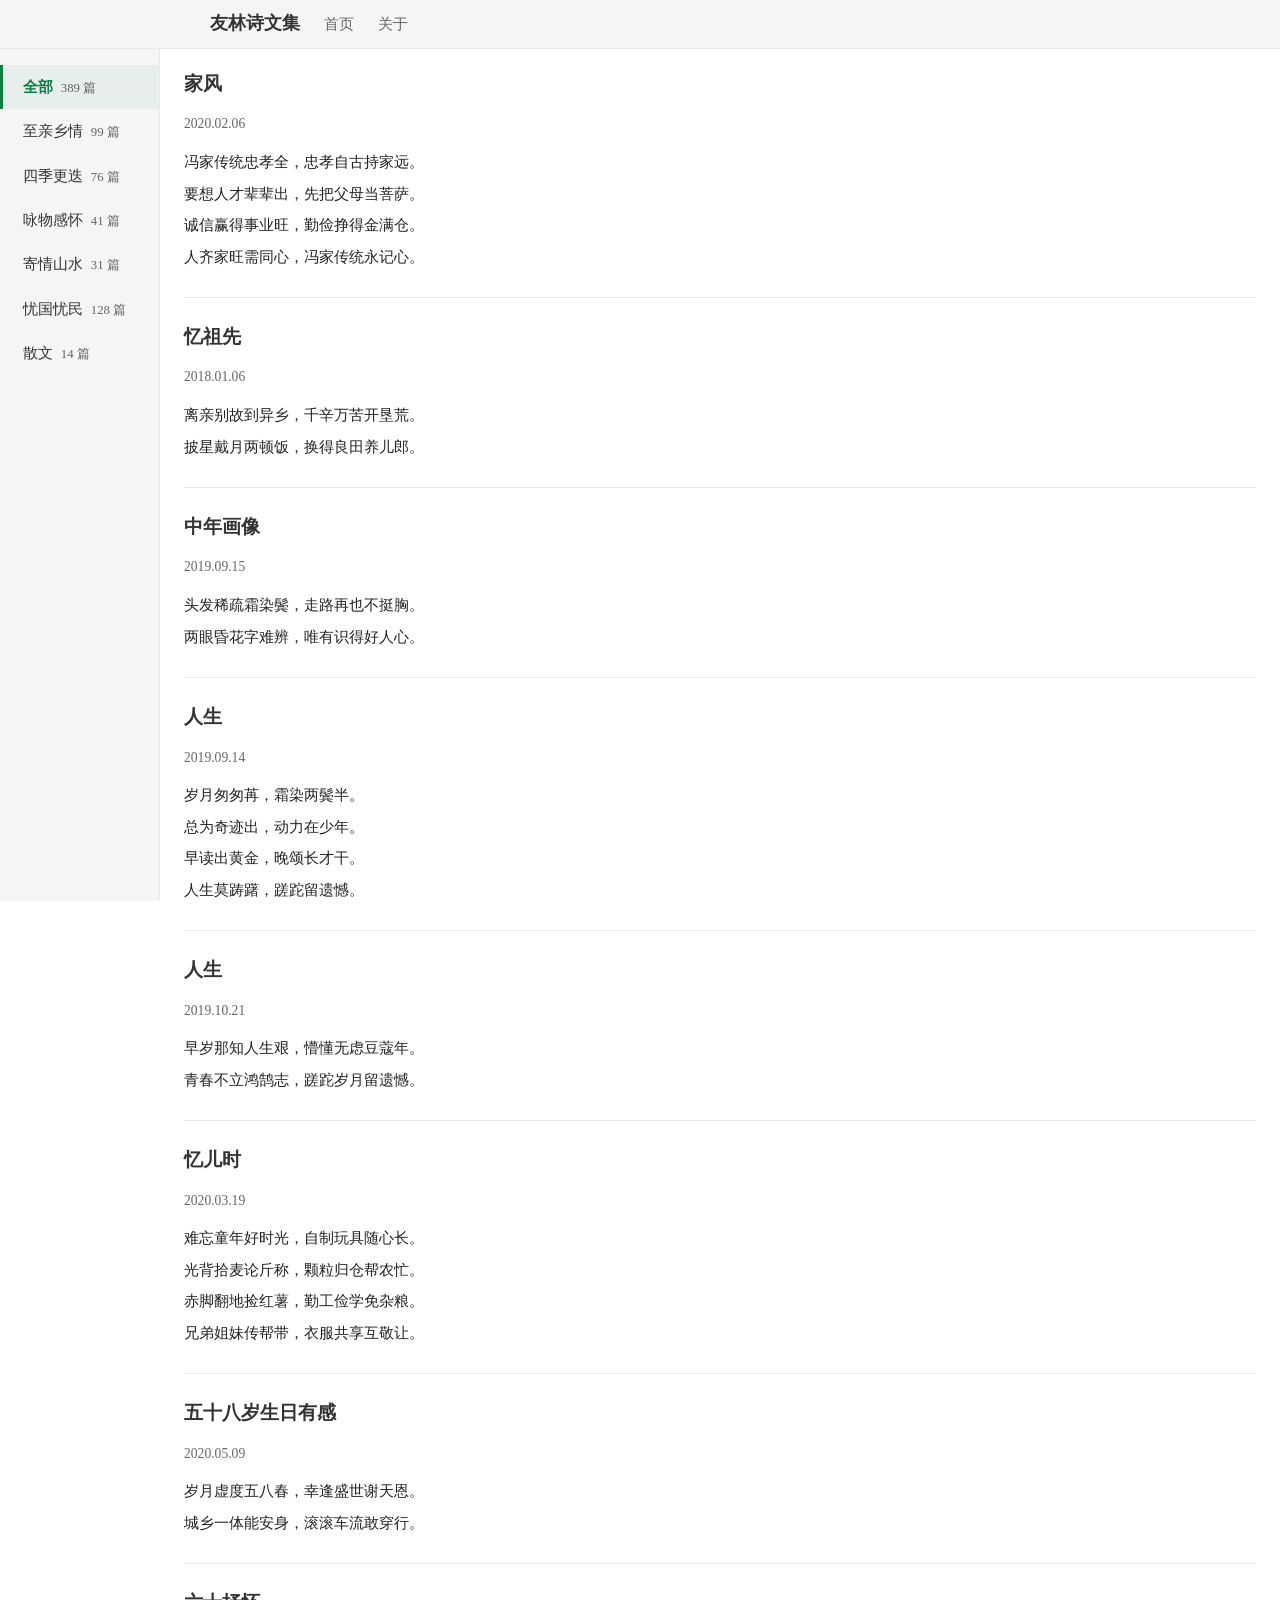
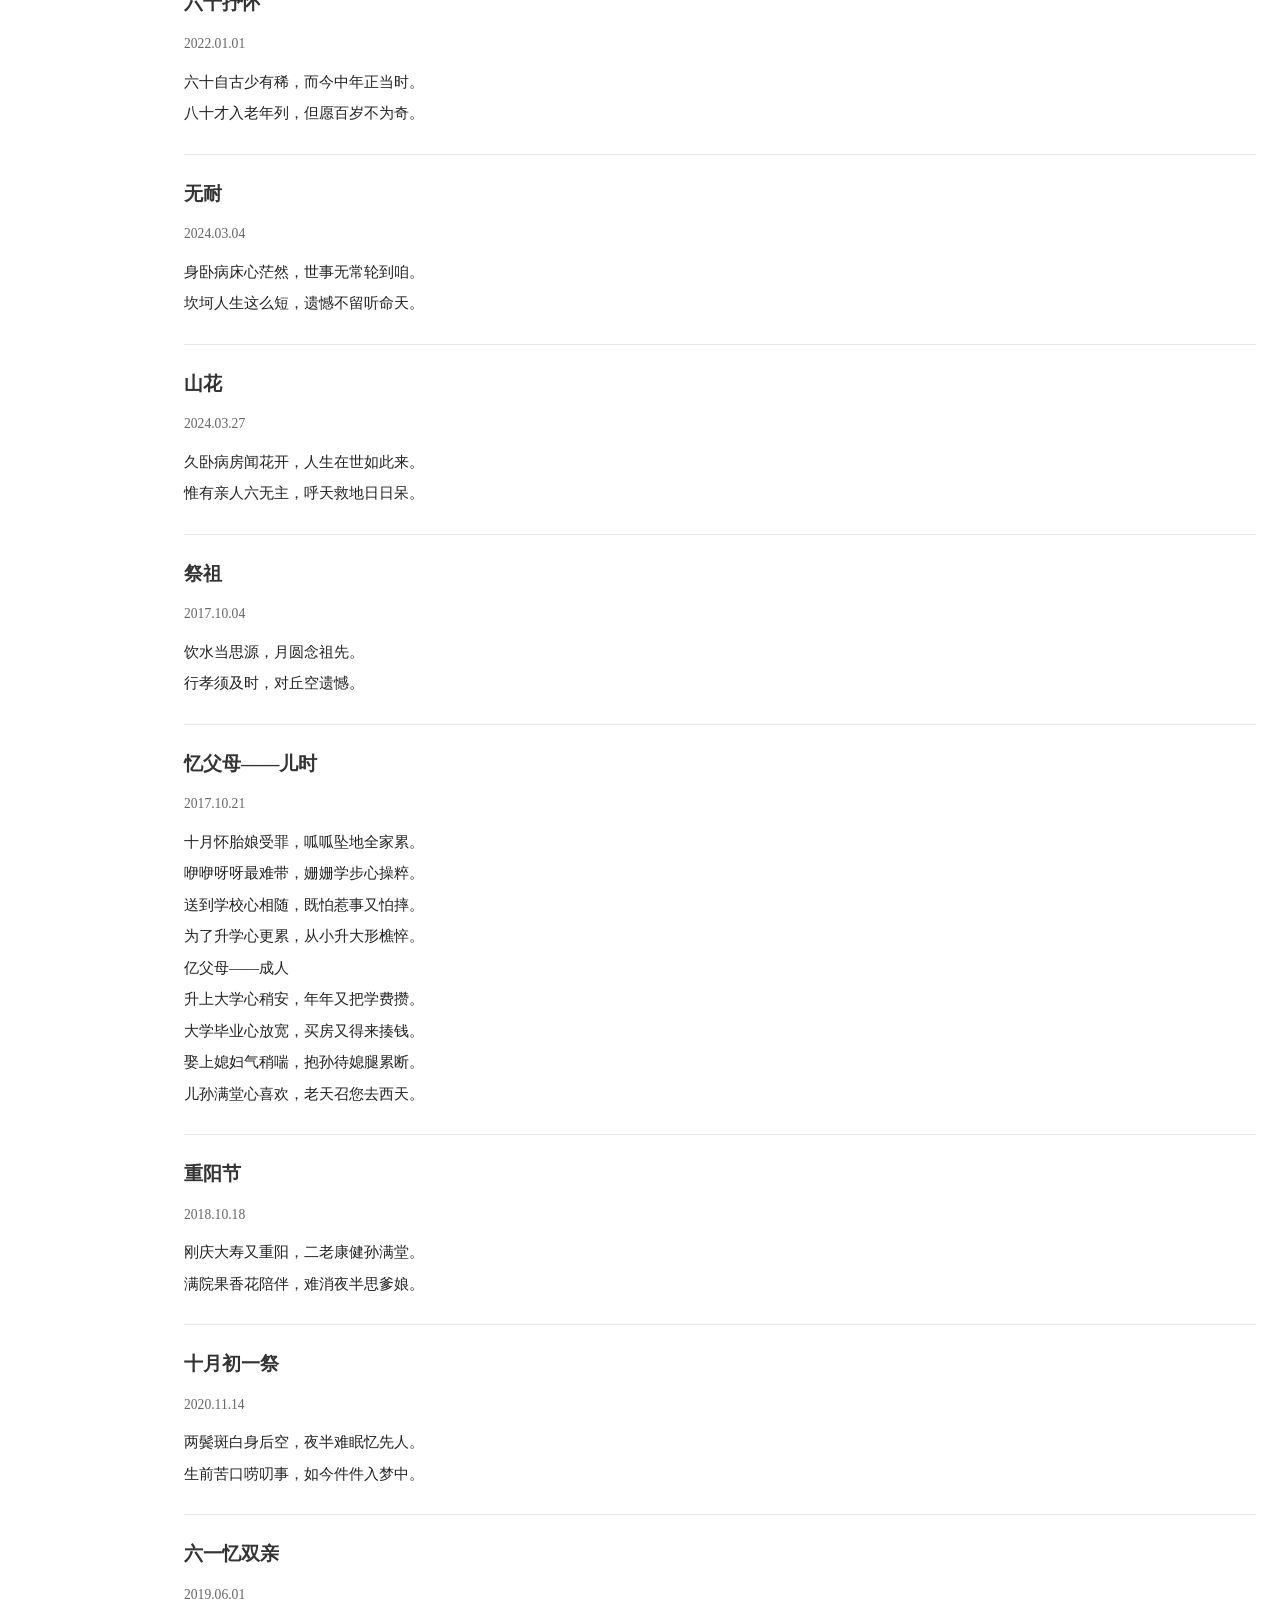
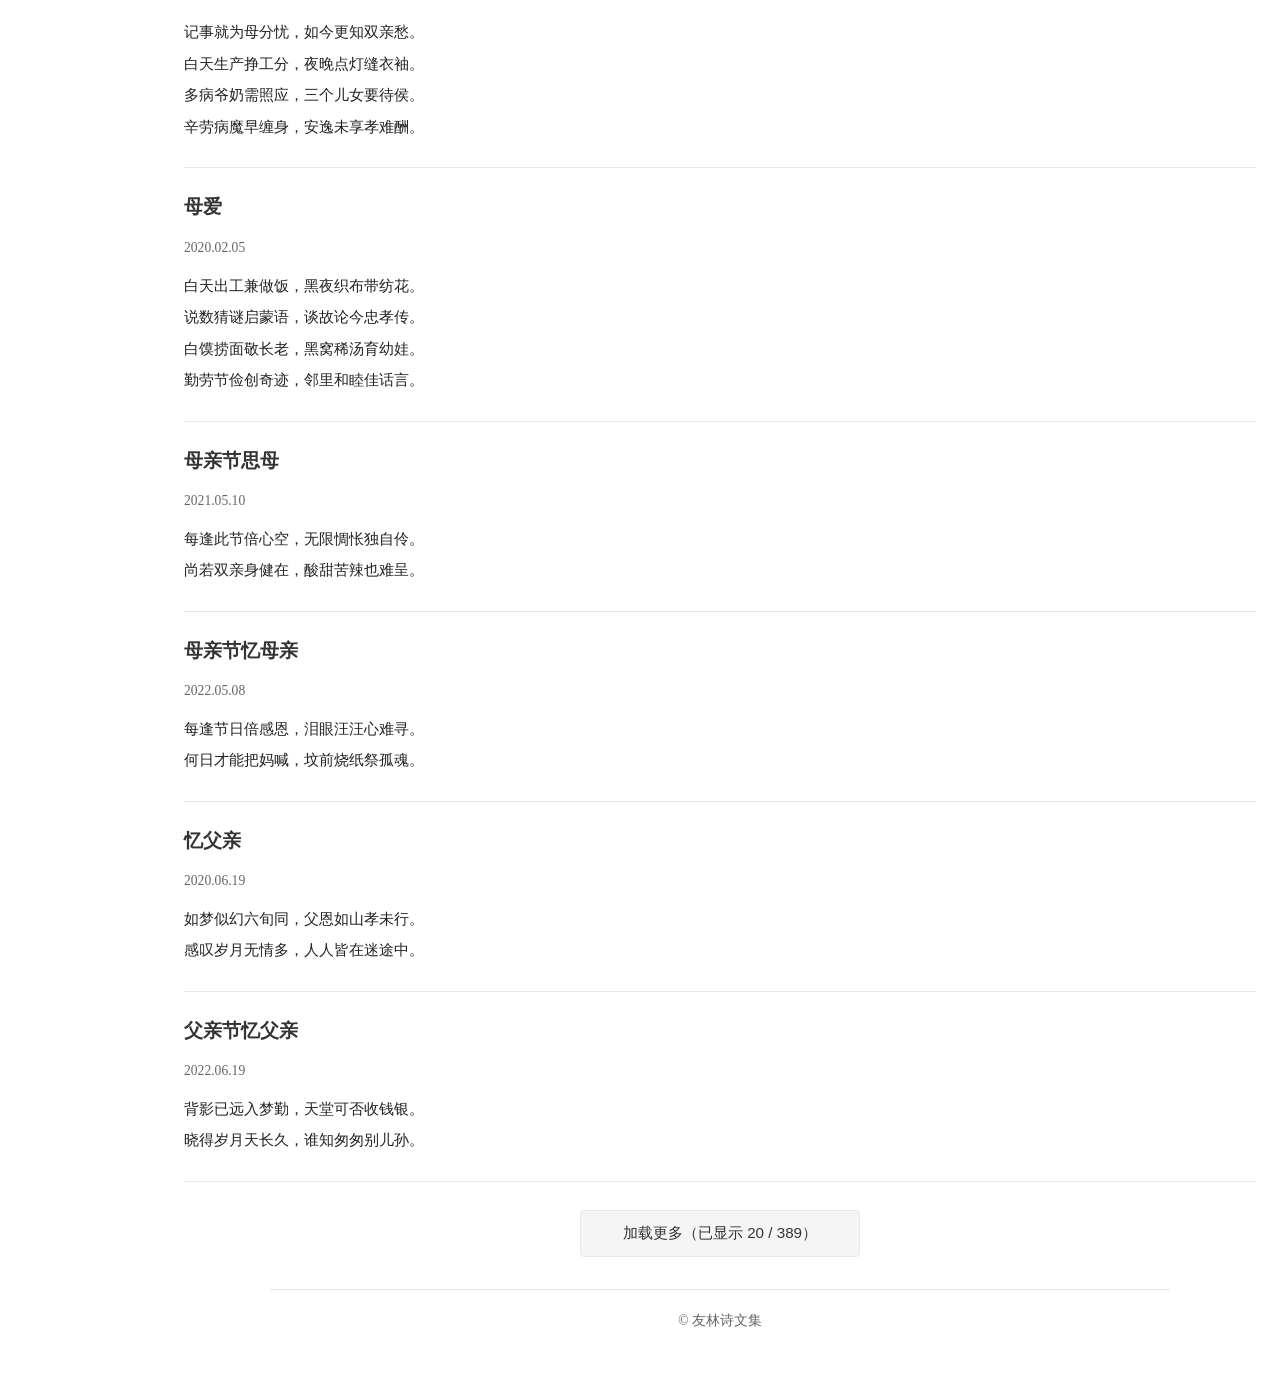
==== index.html @ dc11246d "commit" ====
<!DOCTYPE html>
<html lang="zh-CN">
<head>
  <meta charset="UTF-8">
  <meta name="viewport" content="width=device-width, initial-scale=1">
  <title>友林诗文集</title>
  <link rel="stylesheet" href="css/style.css">
</head>
<body>
  <nav class="site-nav">
    <div class="site-nav-inner">
      <a href="index.html" class="logo">友林诗文集</a>
      <a href="index.html">首页</a>
      <a href="about.html">关于</a>
    </div>
  </nav>
  <div class="home-layout">
    <aside class="home-sidebar" id="sidebar">
      <span class="empty-state">加载中…</span>
    </aside>
    <main class="home-main">
      <ul class="home-poem-list" id="poem-list"></ul>
      <button type="button" class="home-load-more" id="load-more" style="display: none;">加载更多</button>
      <p class="home-empty" id="empty-msg" style="display: none;">暂无内容</p>
      <footer class="site-footer" style="margin-top: 32px;">© 友林诗文集</footer>
    </main>
  </div>
  <script src="js/app.js"></script>
  <script>
    (function () {
      const PAGE_SIZE = 20;
      let data = null;
      let currentCategory = '';
      let page = 1;
      let filteredItems = [];

      function escapeHtml(s) {
        if (s == null) return '';
        const div = document.createElement('div');
        div.textContent = s;
        return div.innerHTML;
      }

      function getFiltered() {
        if (!data) return [];
        if (!currentCategory) return data.items;
        return data.items.filter(function (i) { return i.categoryId === currentCategory; });
      }

      function renderSidebar() {
        const el = document.getElementById('sidebar');
        if (!data) return;
        const categories = data.categories;
        const total = data.items.length;
        const allLabel = '全部 <span class="count">' + total + ' 篇</span>';
        const allActive = currentCategory === '' ? ' active' : '';
        let html = '<a href="#" class="home-sidebar-item' + allActive + '" data-category="">' + allLabel + '</a>';
        categories.forEach(function (c) {
          const count = data.items.filter(function (i) { return i.categoryId === c.id; }).length;
          const active = currentCategory === c.id ? ' active' : '';
          html += '<a href="#" class="home-sidebar-item' + active + '" data-category="' + escapeHtml(c.id) + '">' +
            escapeHtml(c.name) + ' <span class="count">' + count + ' 篇</span></a>';
        });
        el.innerHTML = html;
        el.querySelectorAll('.home-sidebar-item').forEach(function (link) {
          link.addEventListener('click', function (e) {
            e.preventDefault();
            currentCategory = link.getAttribute('data-category') || '';
            page = 1;
            filteredItems = getFiltered();
            renderSidebar();
            renderList(true);
          });
        });
      }

      function renderList(reset) {
        const listEl = document.getElementById('poem-list');
        const loadBtn = document.getElementById('load-more');
        const emptyEl = document.getElementById('empty-msg');
        if (reset) page = 1;
        filteredItems = getFiltered();
        const toShow = filteredItems.slice(0, page * PAGE_SIZE);
        const hasMore = toShow.length < filteredItems.length;

        if (filteredItems.length === 0) {
          listEl.innerHTML = '';
          loadBtn.style.display = 'none';
          emptyEl.style.display = 'block';
          return;
        }
        emptyEl.style.display = 'none';

        listEl.innerHTML = toShow.map(function (item) {
          const dateStr = item.date ? item.date.replace(/\./g, '.') : '';
          return '<li class="home-poem-card">' +
            '<h2 class="card-title">' + escapeHtml(item.title) + '</h2>' +
            (dateStr ? '<p class="card-meta">' + escapeHtml(dateStr) + '</p>' : '') +
            '<div class="card-body">' + escapeHtml(item.content || '') + '</div>' +
            '</li>';
        }).join('');

        if (hasMore) {
          loadBtn.style.display = 'block';
          loadBtn.disabled = false;
          loadBtn.textContent = '加载更多（已显示 ' + toShow.length + ' / ' + filteredItems.length + '）';
        } else {
          loadBtn.style.display = 'none';
        }
      }

      function loadMore() {
        page += 1;
        renderList(false);
      }

      Youlin.loadData().then(function (d) {
        data = d;
        currentCategory = '';
        page = 1;
        filteredItems = getFiltered();
        renderSidebar();
        renderList(true);
        document.getElementById('load-more').addEventListener('click', loadMore);
      }).catch(function () {
        document.getElementById('sidebar').innerHTML = '<p class="home-empty">无法加载数据</p>';
      });
    })();
  </script>
</body>
</html>
---- css/style.css ----
/* 友林诗文集 - 参考古诗文网/古文岛风格 */
:root {
  --bg: #fff;
  --fg: #333;
  --muted: #666;
  --border: #e8e8e8;
  --accent: #0d7e44;
  --accent-hover: #0a6b38;
  --nav-bg: #f5f5f5;
  --max-width: 900px;
}

* {
  box-sizing: border-box;
}

body {
  margin: 0;
  font-family: "PingFang SC", "Microsoft YaHei", "SimSun", serif;
  font-size: 14px;
  line-height: 1.6;
  color: var(--fg);
  background: var(--bg);
  min-height: 100vh;
}

a {
  color: var(--accent);
  text-decoration: none;
}
a:hover {
  color: var(--accent-hover);
  text-decoration: underline;
}

/* 顶部导航 - 参考古诗文网 */
.site-nav {
  background: var(--nav-bg);
  border-bottom: 1px solid var(--border);
}
.site-nav-inner {
  max-width: var(--max-width);
  margin: 0 auto;
  padding: 0 20px;
  display: flex;
  align-items: center;
  gap: 1.5rem;
  min-height: 48px;
}
.site-nav .logo {
  font-weight: bold;
  font-size: 1.15rem;
  color: var(--fg);
}
.site-nav .logo:hover {
  text-decoration: none;
  color: var(--accent);
}
.site-nav a:not(.logo) {
  color: var(--muted);
  font-size: 0.95rem;
}
.site-nav a:not(.logo):hover {
  color: var(--accent);
}

.container {
  max-width: var(--max-width);
  margin: 0 auto;
  padding: 24px 20px 48px;
}

/* 首页：左侧浮窗分类 + 右侧滚动全文列表 */
.home-layout {
  display: flex;
  gap: 0;
  min-height: calc(100vh - 48px);
  max-width: none;
  padding: 0;
}
.home-sidebar {
  width: 160px;
  flex-shrink: 0;
  position: sticky;
  top: 0;
  height: calc(100vh - 48px);
  overflow-y: auto;
  background: var(--nav-bg);
  border-right: 1px solid var(--border);
  padding: 16px 0;
}
.home-sidebar-item {
  display: block;
  padding: 10px 20px;
  color: var(--fg);
  font-size: 0.95rem;
  border-left: 3px solid transparent;
}
.home-sidebar-item:hover {
  color: var(--accent);
  text-decoration: none;
  background: rgba(0,0,0,0.03);
}
.home-sidebar-item.active {
  color: var(--accent);
  font-weight: 600;
  border-left-color: var(--accent);
  background: rgba(13, 126, 68, 0.06);
}
.home-sidebar-item .count {
  font-size: 0.8rem;
  color: var(--muted);
  font-weight: normal;
  margin-left: 4px;
}
.home-main {
  flex: 1;
  min-width: 0;
  overflow-y: auto;
  padding: 20px 24px 40px;
}
.home-poem-list {
  list-style: none;
  padding: 0;
  margin: 0;
}
.home-poem-card {
  padding: 24px 0;
  border-bottom: 1px solid var(--border);
}
.home-poem-card:first-child {
  padding-top: 0;
}
.home-poem-card .card-title {
  font-size: 1.2rem;
  font-weight: bold;
  margin: 0 0 6px;
  color: var(--fg);
}
.home-poem-card .card-meta {
  font-size: 0.85rem;
  color: var(--muted);
  margin-bottom: 12px;
}
.home-poem-card .card-body {
  white-space: pre-wrap;
  word-break: break-word;
  font-family: "SimSun", "Songti SC", "STSong", serif;
  font-size: 15px;
  line-height: 2.1;
  color: #222;
}
.home-load-more {
  display: block;
  width: 100%;
  max-width: 280px;
  margin: 28px auto 0;
  padding: 12px 20px;
  background: var(--nav-bg);
  border: 1px solid var(--border);
  border-radius: 4px;
  color: var(--fg);
  font-size: 0.95rem;
  cursor: pointer;
}
.home-load-more:hover {
  border-color: var(--accent);
  color: var(--accent);
}
.home-load-more:disabled {
  opacity: 0.6;
  cursor: not-allowed;
}
.home-empty {
  text-align: center;
  padding: 48px 20px;
  color: var(--muted);
}

/* 首页旧版保留（列表页等仍用 container） */
.site-header {
  padding: 28px 0 20px;
  text-align: center;
  border-bottom: 1px solid var(--border);
}
.site-title {
  font-size: 1.6rem;
  font-weight: bold;
  margin: 0;
  color: var(--fg);
}
.site-desc {
  margin: 0.4rem 0 0;
  font-size: 0.9rem;
  color: var(--muted);
}
.category-list {
  margin-top: 20px;
  display: flex;
  flex-wrap: wrap;
  gap: 8px 4px;
}
.category-card {
  display: inline-block;
  padding: 8px 16px;
  background: var(--bg);
  border: 1px solid var(--border);
  color: var(--fg);
  font-size: 0.95rem;
  transition: border-color 0.15s, color 0.15s;
}
.category-card:hover {
  border-color: var(--accent);
  color: var(--accent);
  text-decoration: none;
}
.category-card .name {
  font-weight: 500;
}
.category-card .count {
  margin-left: 6px;
  color: var(--muted);
  font-size: 0.85rem;
  font-weight: normal;
}

/* 列表页 - 诗文列表 */
.list-header {
  display: flex;
  flex-wrap: wrap;
  align-items: center;
  justify-content: space-between;
  gap: 12px;
  margin-bottom: 16px;
  padding-bottom: 12px;
  border-bottom: 1px solid var(--border);
}
.list-header h1 {
  font-size: 1.2rem;
  font-weight: bold;
  margin: 0;
}
.back-link {
  font-size: 0.9rem;
  color: var(--muted);
}
.back-link:hover {
  color: var(--accent);
}

.sort-controls {
  display: flex;
  align-items: center;
  gap: 12px;
  font-size: 0.875rem;
  color: var(--muted);
}
.sort-controls label {
  display: flex;
  align-items: center;
  gap: 4px;
  cursor: pointer;
}
.sort-controls input {
  margin: 0;
}

.poem-list {
  list-style: none;
  padding: 0;
  margin: 0;
}
.poem-list li {
  margin: 0;
  border-bottom: 1px solid var(--border);
}
.poem-list a {
  display: block;
  padding: 14px 0;
  color: var(--fg);
}
.poem-list a:hover {
  color: var(--accent);
  text-decoration: none;
}
.poem-list .title {
  font-weight: bold;
  font-size: 1rem;
}
.poem-list .date {
  font-size: 0.85rem;
  color: var(--muted);
  margin-top: 4px;
}

/* 单篇页 - 参考古诗文网正文版式 */
.article-header {
  margin-bottom: 20px;
  padding-bottom: 16px;
  border-bottom: 1px solid var(--border);
}
.article-title {
  font-size: 1.4rem;
  font-weight: bold;
  margin: 0 0 8px;
  line-height: 1.4;
  color: var(--fg);
}
.article-meta {
  font-size: 0.9rem;
  color: var(--muted);
}

/* 正文区 - 古诗文网风格：宋体、行距舒朗 */
.article-body {
  white-space: pre-wrap;
  word-break: break-word;
  font-family: "SimSun", "Songti SC", "STSong", serif;
  font-size: 16px;
  line-height: 2.2;
  color: #222;
  margin-bottom: 24px;
}

/* 正文下方操作栏：复制 等 */
.article-actions {
  display: flex;
  align-items: center;
  gap: 12px;
  padding-top: 16px;
  border-top: 1px solid var(--border);
  font-size: 0.9rem;
  color: var(--muted);
}
.article-actions button,
.article-actions .btn {
  padding: 6px 14px;
  background: var(--nav-bg);
  border: 1px solid var(--border);
  border-radius: 4px;
  color: var(--fg);
  cursor: pointer;
  font-size: 0.9rem;
}
.article-actions button:hover,
.article-actions .btn:hover {
  border-color: var(--accent);
  color: var(--accent);
}

/* 关于页 / 空状态 */
.empty-state {
  text-align: center;
  padding: 48px 20px;
  color: var(--muted);
}

/* 页脚 - 类似古诗文网底部 */
.site-footer {
  max-width: var(--max-width);
  margin: 0 auto;
  padding: 20px;
  text-align: center;
  font-size: 0.85rem;
  color: var(--muted);
  border-top: 1px solid var(--border);
}

a:focus-visible,
input:focus-visible,
button:focus-visible {
  outline: 2px solid var(--accent);
  outline-offset: 2px;
}

@media (max-width: 768px) {
  .home-layout {
    flex-direction: column;
  }
  .home-sidebar {
    position: relative;
    width: 100%;
    height: auto;
    max-height: 200px;
    overflow-y: auto;
    display: flex;
    flex-wrap: wrap;
    align-items: center;
    gap: 4px;
    padding: 12px 16px;
    border-right: none;
    border-bottom: 1px solid var(--border);
  }
  .home-sidebar-item {
    padding: 6px 12px;
    border-left: none;
    border-radius: 4px;
  }
  .home-sidebar-item.active {
    border-left: none;
    background: rgba(13, 126, 68, 0.12);
  }
  .home-main {
    padding: 16px;
  }
  .home-poem-card .card-body {
    font-size: 14px;
    line-height: 2;
  }
}

@media (max-width: 640px) {
  .site-nav-inner {
    flex-wrap: wrap;
    padding: 10px 16px;
  }
  .container {
    padding-left: 16px;
    padding-right: 16px;
  }
  .site-title {
    font-size: 1.35rem;
  }
  .category-list {
    justify-content: flex-start;
  }
  .list-header {
    flex-direction: column;
    align-items: flex-start;
  }
  .article-body {
    font-size: 15px;
    line-height: 2.1;
  }
  .sort-controls {
    flex-wrap: wrap;
  }
}
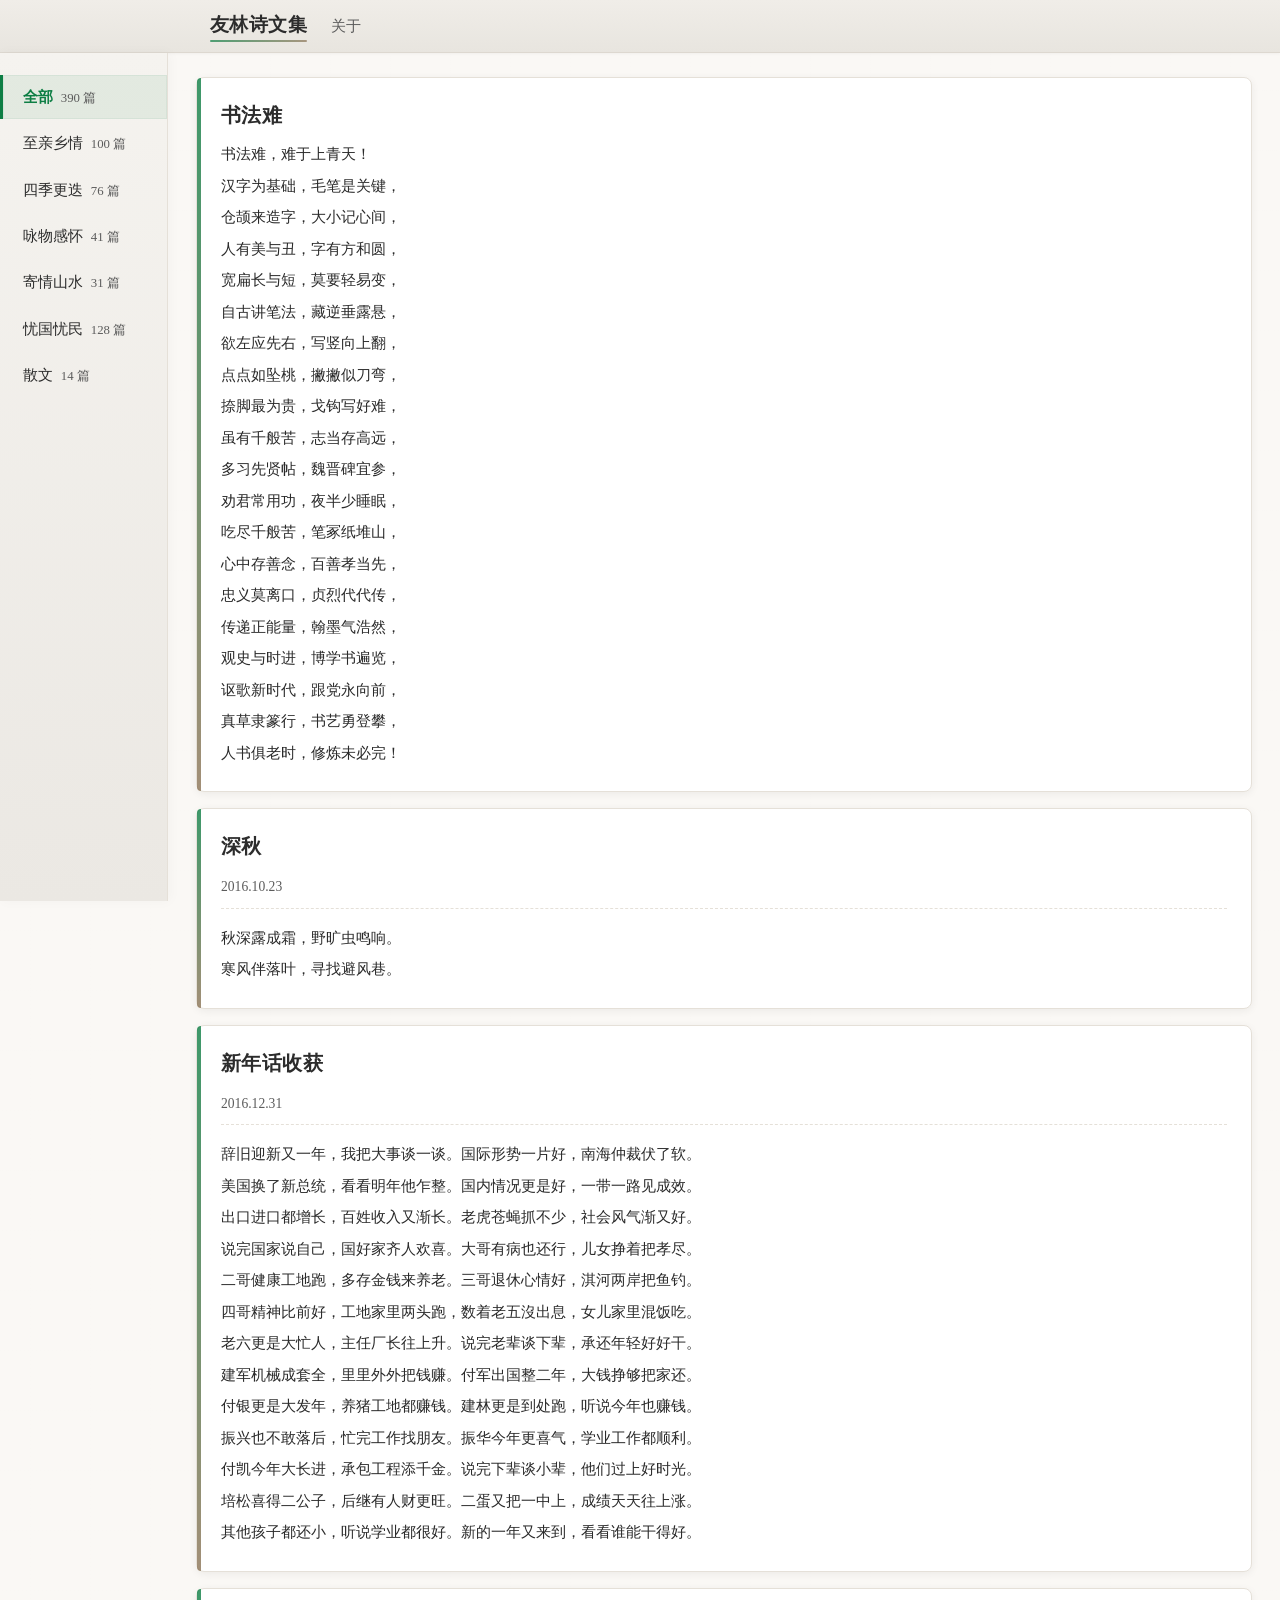
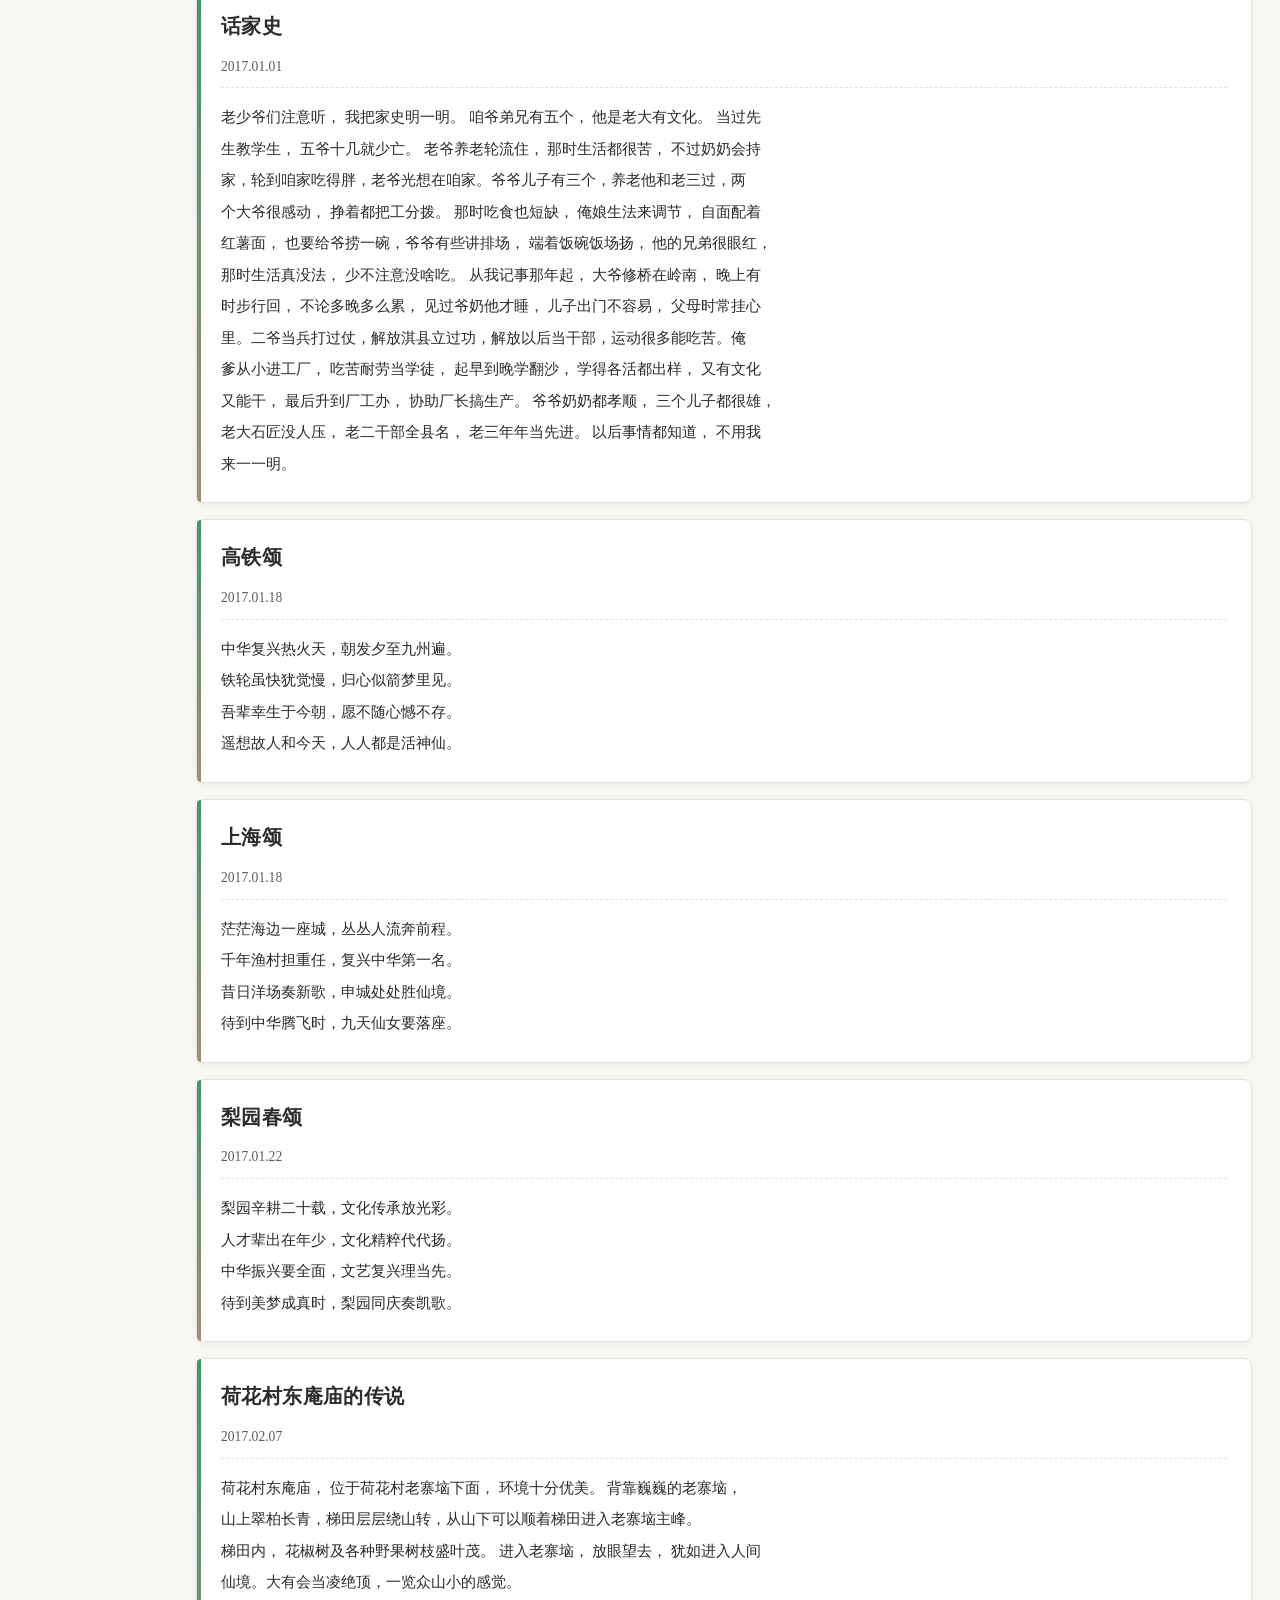
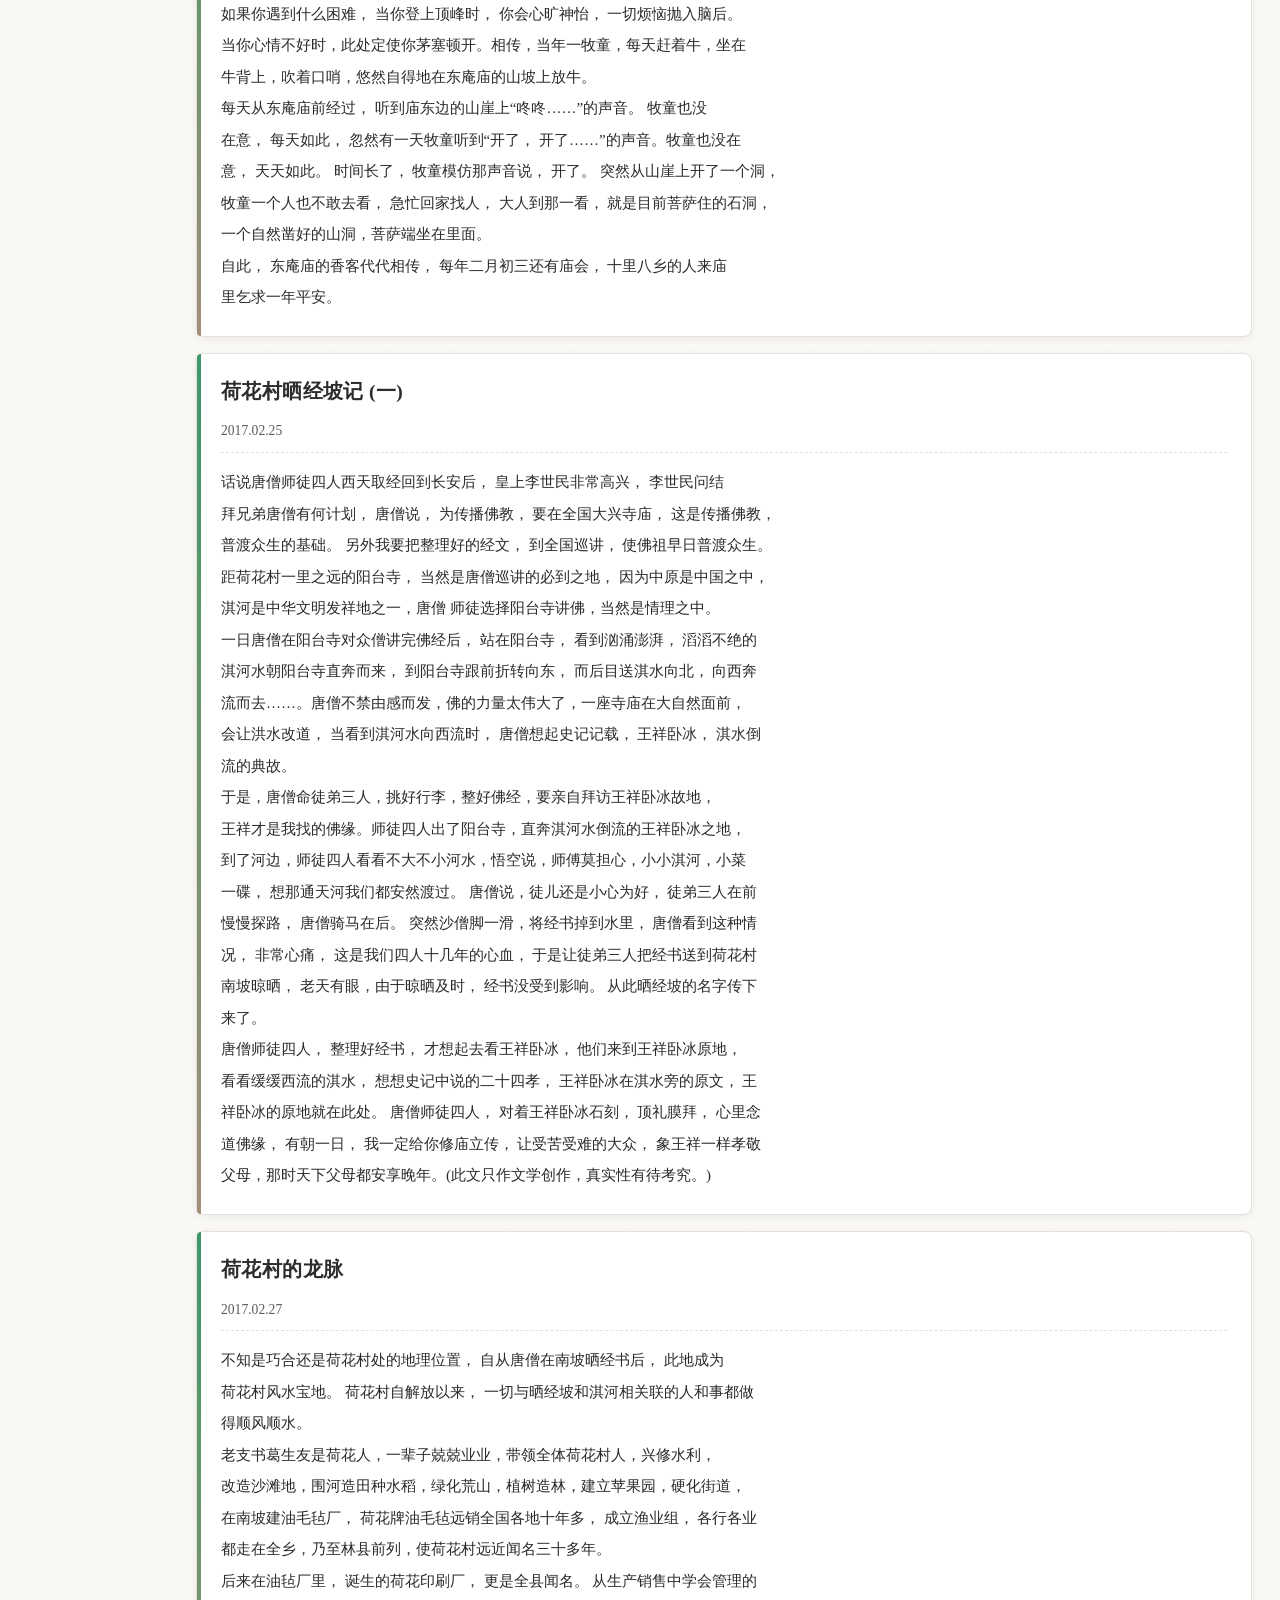
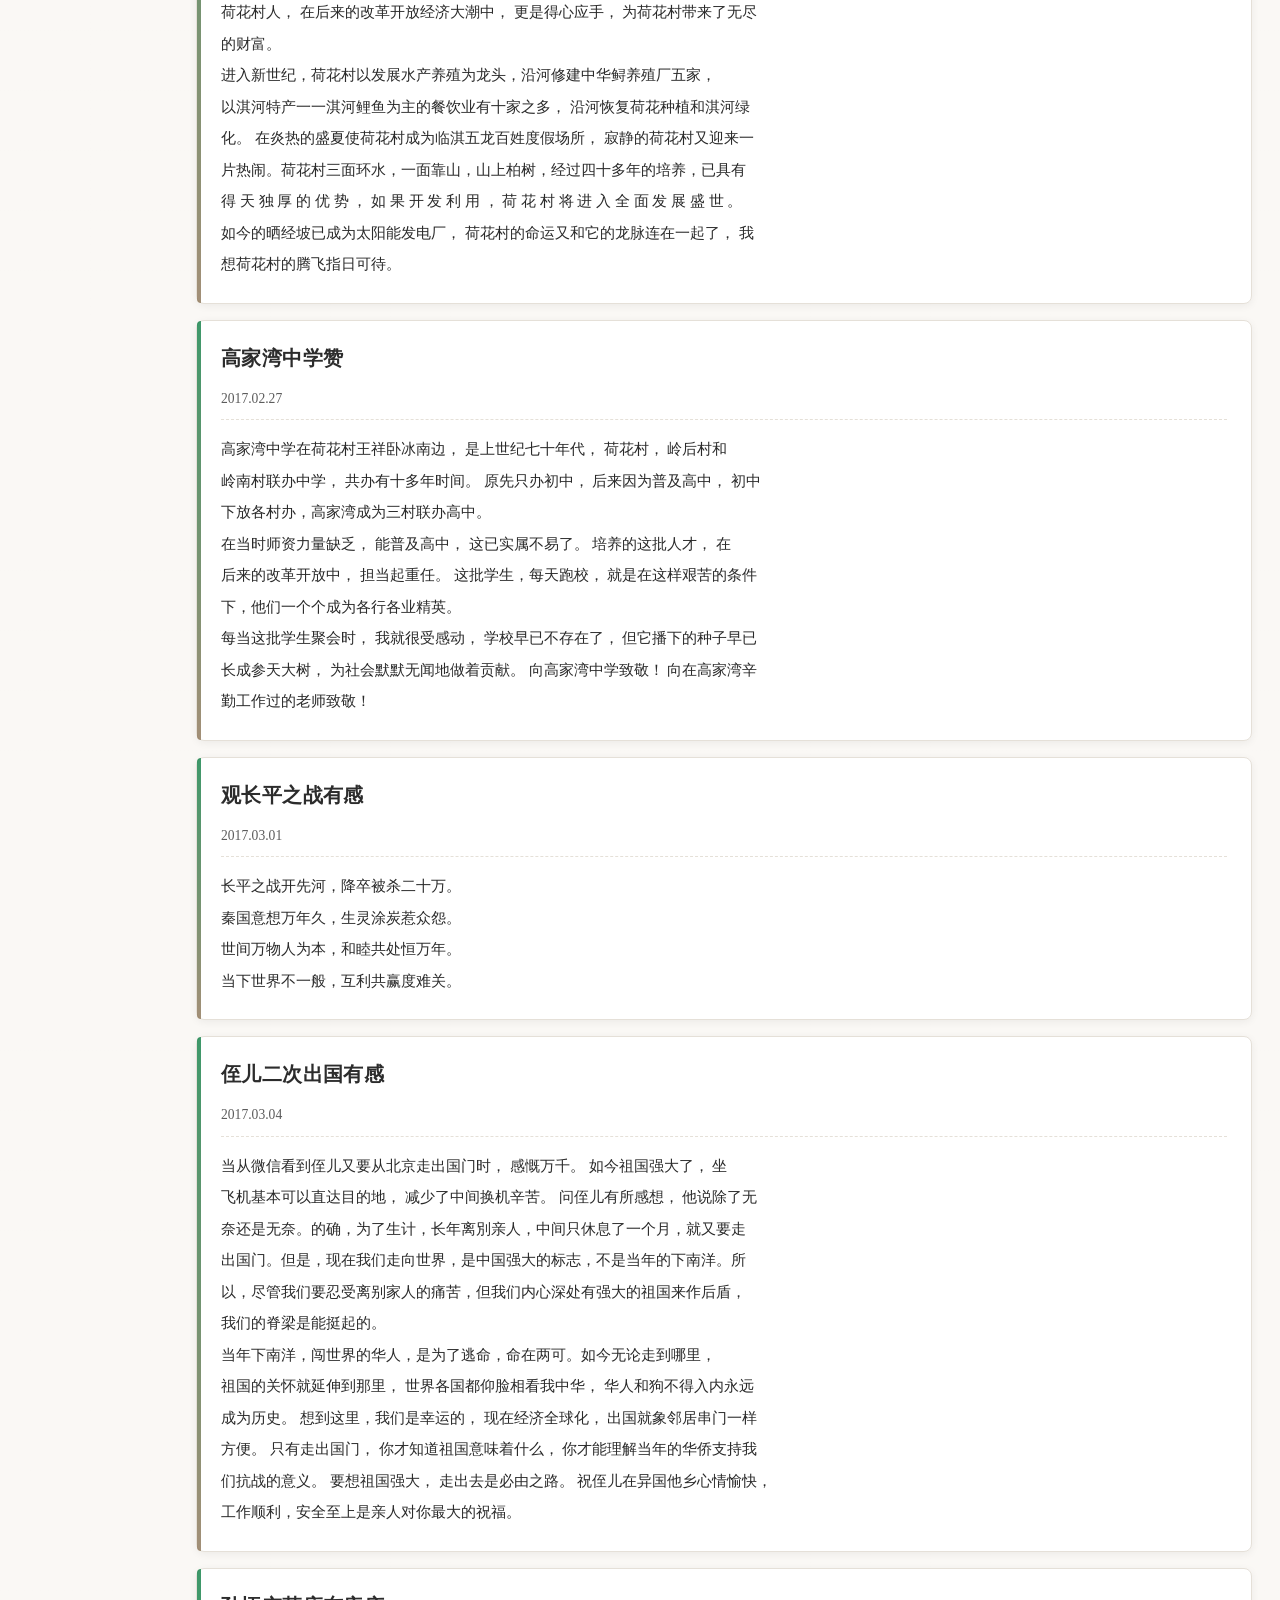
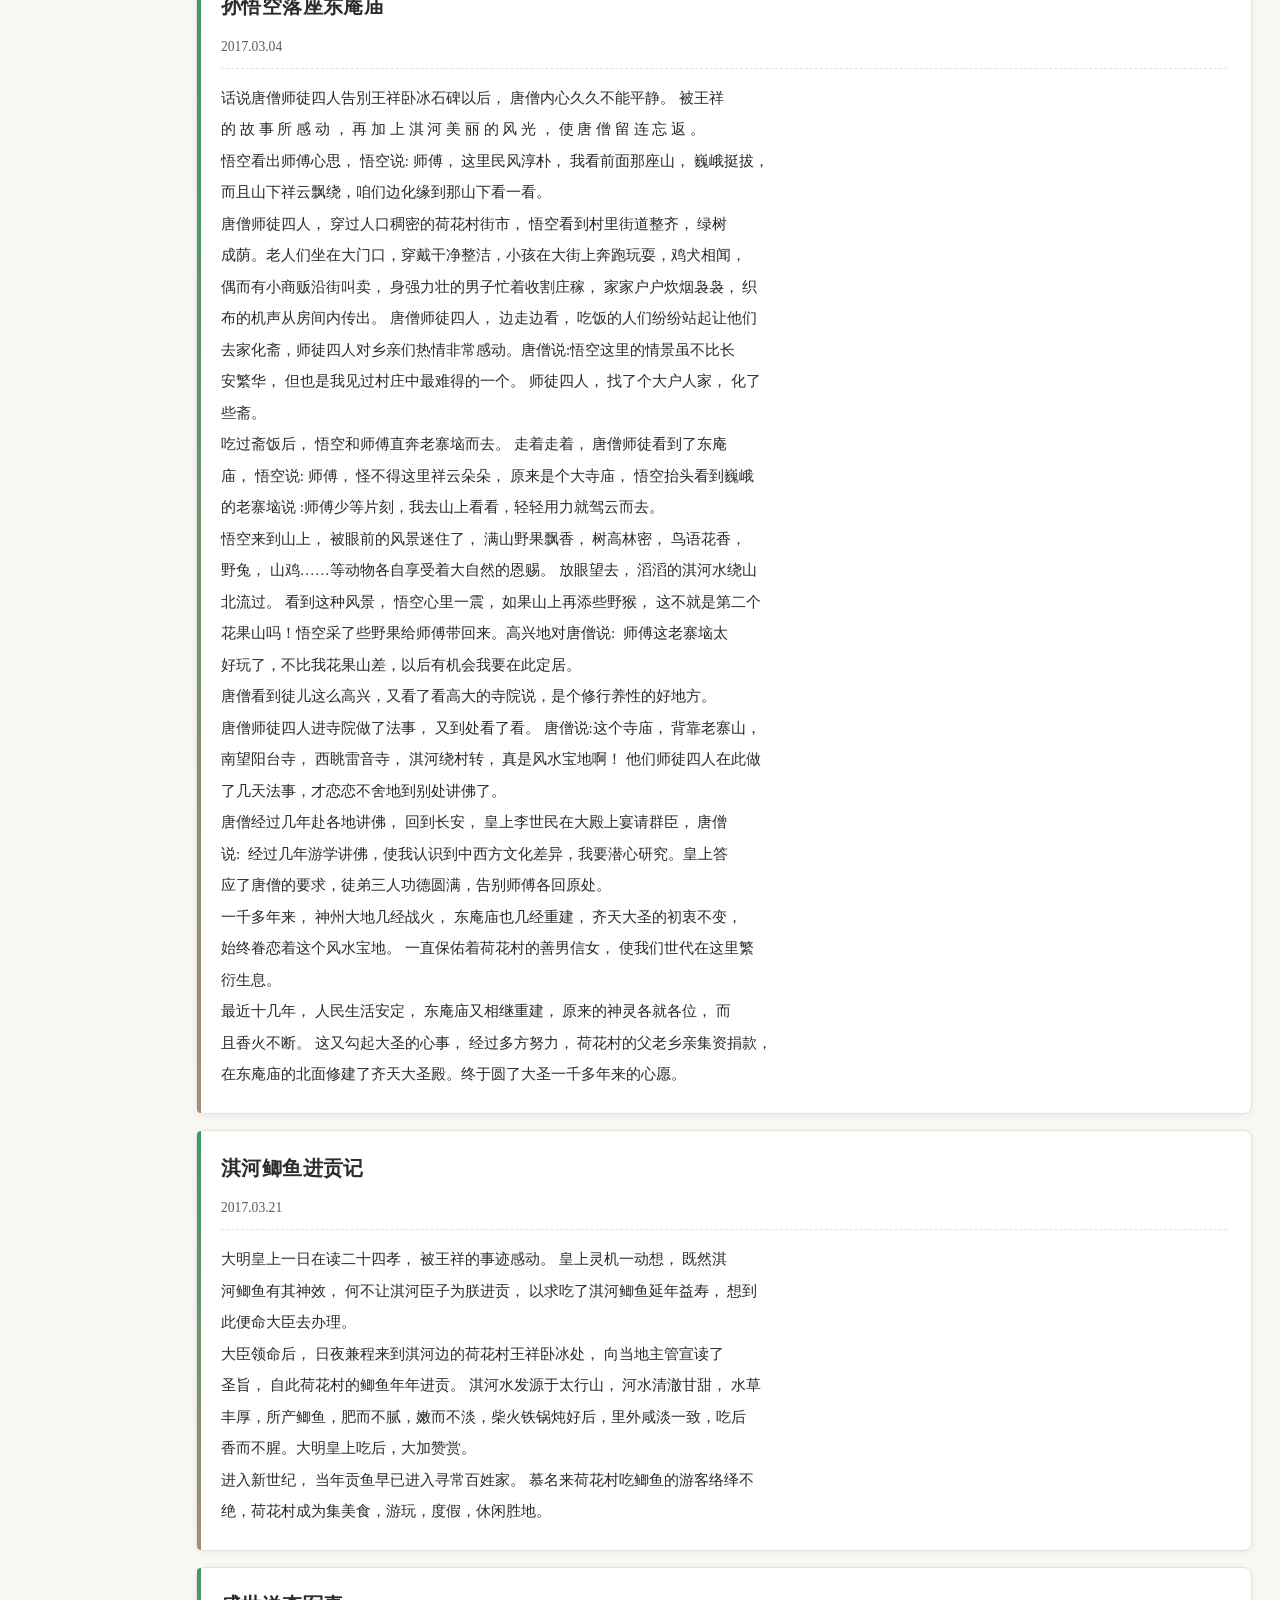
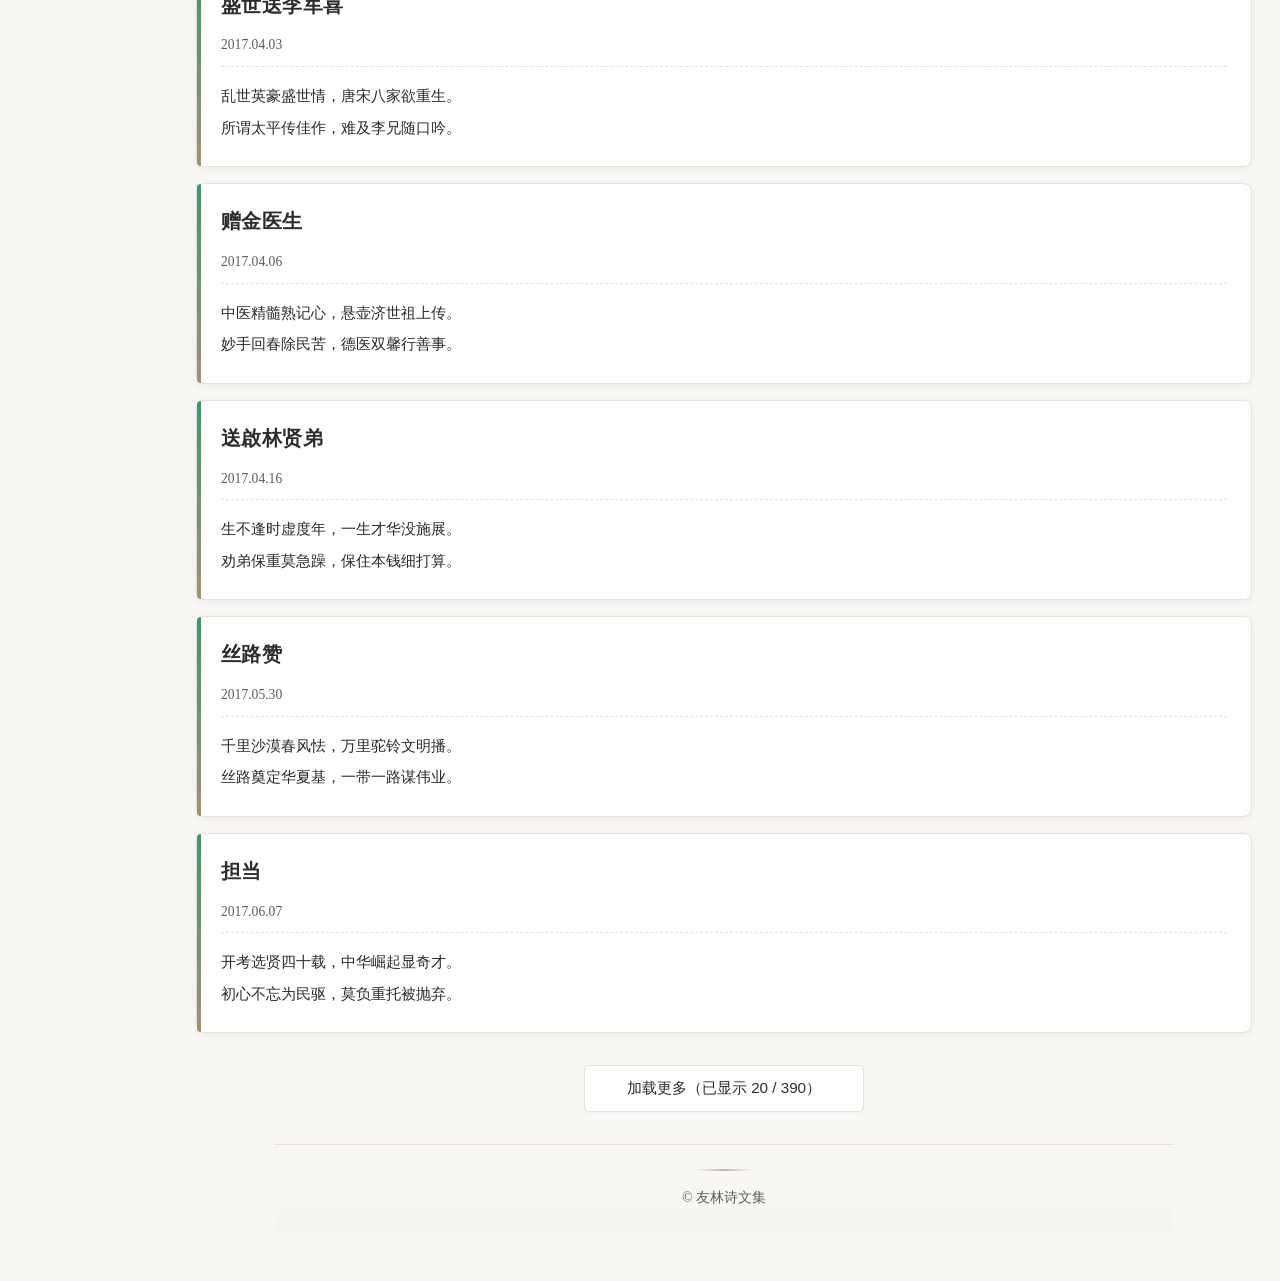
==== commit 5da32164: "update" ====
--- a/index.html
+++ b/index.html
@@ -10,7 +10,6 @@
   <nav class="site-nav">
     <div class="site-nav-inner">
       <a href="index.html" class="logo">友林诗文集</a>
-      <a href="index.html">首页</a>
       <a href="about.html">关于</a>
     </div>
   </nav>
@@ -43,8 +42,8 @@
 
       function getFiltered() {
         if (!data) return [];
-        if (!currentCategory) return data.items;
-        return data.items.filter(function (i) { return i.categoryId === currentCategory; });
+        var raw = !currentCategory ? data.items : data.items.filter(function (i) { return i.categoryId === currentCategory; });
+        return Youlin.sortByTime(raw, 'asc');
       }
 
       function renderSidebar() {
--- a/css/style.css
+++ b/css/style.css
@@ -1,13 +1,20 @@
-/* 友林诗文集 - 参考古诗文网/古文岛风格 */
+/* 友林诗文集 - 雅致诗文风格，适度装饰 */
 :root {
-  --bg: #fff;
-  --fg: #333;
-  --muted: #666;
-  --border: #e8e8e8;
+  --bg: #faf8f5;
+  --bg-card: #fff;
+  --fg: #2c2c2c;
+  --muted: #5c5c5c;
+  --border: #e5e0d8;
   --accent: #0d7e44;
   --accent-hover: #0a6b38;
-  --nav-bg: #f5f5f5;
+  --accent-soft: rgba(13, 126, 68, 0.08);
+  --nav-bg: linear-gradient(180deg, #f0ede8 0%, #e8e5df 100%);
+  --nav-border: #ddd8d0;
+  --gold: #8b7355;
+  --gold-soft: rgba(139, 115, 85, 0.15);
   --max-width: 900px;
+  --shadow-sm: 0 1px 3px rgba(0, 0, 0, 0.04);
+  --shadow-card: 0 2px 8px rgba(0, 0, 0, 0.06);
 }
 
 * {
@@ -16,12 +23,15 @@
 
 body {
   margin: 0;
-  font-family: "PingFang SC", "Microsoft YaHei", "SimSun", serif;
+  font-family: "PingFang SC", "Microsoft YaHei", "SimSun", "Songti SC", serif;
   font-size: 14px;
   line-height: 1.6;
   color: var(--fg);
   background: var(--bg);
   min-height: 100vh;
+  background-image:
+    linear-gradient(180deg, rgba(250, 248, 245, 0.97) 0%, var(--bg) 100%),
+    url("data:image/svg+xml,%3Csvg width='60' height='60' viewBox='0 0 60 60' xmlns='http://www.w3.org/2000/svg'%3E%3Cpath d='M30 0L30 60M0 30L60 30' stroke='%23e8e4de' stroke-width='0.5' fill='none'/%3E%3C/svg%3E");
 }
 
 a {
@@ -33,10 +43,11 @@
   text-decoration: underline;
 }
 
-/* 顶部导航 - 参考古诗文网 */
+/* 顶部导航 - 雅致分隔线 */
 .site-nav {
   background: var(--nav-bg);
-  border-bottom: 1px solid var(--border);
+  border-bottom: 1px solid var(--nav-border);
+  box-shadow: var(--shadow-sm);
 }
 .site-nav-inner {
   max-width: var(--max-width);
@@ -45,16 +56,33 @@
   display: flex;
   align-items: center;
   gap: 1.5rem;
-  min-height: 48px;
+  min-height: 52px;
 }
 .site-nav .logo {
   font-weight: bold;
-  font-size: 1.15rem;
-  color: var(--fg);
+  font-size: 1.2rem;
+  color: var(--fg);
+  letter-spacing: 0.02em;
+  position: relative;
+  padding-bottom: 2px;
+}
+.site-nav .logo::after {
+  content: "";
+  position: absolute;
+  left: 0;
+  bottom: 0;
+  width: 100%;
+  height: 2px;
+  background: linear-gradient(90deg, var(--accent) 0%, var(--gold) 100%);
+  opacity: 0.7;
+  border-radius: 1px;
 }
 .site-nav .logo:hover {
   text-decoration: none;
   color: var(--accent);
+}
+.site-nav .logo:hover::after {
+  opacity: 1;
 }
 .site-nav a:not(.logo) {
   color: var(--muted);
@@ -74,20 +102,21 @@
 .home-layout {
   display: flex;
   gap: 0;
-  min-height: calc(100vh - 48px);
+  min-height: calc(100vh - 52px);
   max-width: none;
   padding: 0;
 }
 .home-sidebar {
-  width: 160px;
+  width: 168px;
   flex-shrink: 0;
   position: sticky;
   top: 0;
-  height: calc(100vh - 48px);
+  height: calc(100vh - 52px);
   overflow-y: auto;
-  background: var(--nav-bg);
+  background: linear-gradient(180deg, #f5f3ef 0%, #ebe8e3 100%);
   border-right: 1px solid var(--border);
-  padding: 16px 0;
+  padding: 20px 0;
+  box-shadow: 2px 0 12px rgba(0, 0, 0, 0.03);
 }
 .home-sidebar-item {
   display: block;
@@ -95,17 +124,20 @@
   color: var(--fg);
   font-size: 0.95rem;
   border-left: 3px solid transparent;
+  margin: 2px 0;
+  transition: background 0.2s, border-color 0.2s;
 }
 .home-sidebar-item:hover {
   color: var(--accent);
   text-decoration: none;
-  background: rgba(0,0,0,0.03);
+  background: var(--accent-soft);
 }
 .home-sidebar-item.active {
   color: var(--accent);
   font-weight: 600;
   border-left-color: var(--accent);
-  background: rgba(13, 126, 68, 0.06);
+  background: var(--accent-soft);
+  box-shadow: inset 0 0 0 1px rgba(13, 126, 68, 0.06);
 }
 .home-sidebar-item .count {
   font-size: 0.8rem;
@@ -117,7 +149,7 @@
   flex: 1;
   min-width: 0;
   overflow-y: auto;
-  padding: 20px 24px 40px;
+  padding: 24px 28px 48px;
 }
 .home-poem-list {
   list-style: none;
@@ -125,22 +157,46 @@
   margin: 0;
 }
 .home-poem-card {
-  padding: 24px 0;
-  border-bottom: 1px solid var(--border);
+  padding: 22px 24px;
+  margin-bottom: 16px;
+  background: var(--bg-card);
+  border-radius: 8px;
+  border: 1px solid var(--border);
+  box-shadow: var(--shadow-card);
+  position: relative;
+  transition: box-shadow 0.2s, border-color 0.2s;
+}
+.home-poem-card::before {
+  content: "";
+  position: absolute;
+  left: 0;
+  top: 0;
+  bottom: 0;
+  width: 4px;
+  background: linear-gradient(180deg, var(--accent) 0%, var(--gold) 100%);
+  border-radius: 4px 0 0 4px;
+  opacity: 0.8;
+}
+.home-poem-card:hover {
+  box-shadow: 0 4px 16px rgba(0, 0, 0, 0.08);
+  border-color: #ddd5cc;
 }
 .home-poem-card:first-child {
-  padding-top: 0;
+  margin-top: 0;
 }
 .home-poem-card .card-title {
-  font-size: 1.2rem;
+  font-size: 1.22rem;
   font-weight: bold;
-  margin: 0 0 6px;
-  color: var(--fg);
+  margin: 0 0 8px;
+  color: var(--fg);
+  letter-spacing: 0.02em;
 }
 .home-poem-card .card-meta {
   font-size: 0.85rem;
   color: var(--muted);
-  margin-bottom: 12px;
+  margin-bottom: 14px;
+  padding-bottom: 10px;
+  border-bottom: 1px dashed var(--border);
 }
 .home-poem-card .card-body {
   white-space: pre-wrap;
@@ -148,24 +204,27 @@
   font-family: "SimSun", "Songti SC", "STSong", serif;
   font-size: 15px;
   line-height: 2.1;
-  color: #222;
+  color: #2a2a2a;
 }
 .home-load-more {
   display: block;
   width: 100%;
   max-width: 280px;
-  margin: 28px auto 0;
+  margin: 32px auto 0;
   padding: 12px 20px;
-  background: var(--nav-bg);
-  border: 1px solid var(--border);
-  border-radius: 4px;
+  background: var(--bg-card);
+  border: 1px solid var(--border);
+  border-radius: 6px;
   color: var(--fg);
   font-size: 0.95rem;
   cursor: pointer;
+  box-shadow: var(--shadow-sm);
+  transition: border-color 0.2s, color 0.2s, box-shadow 0.2s;
 }
 .home-load-more:hover {
   border-color: var(--accent);
   color: var(--accent);
+  box-shadow: 0 2px 8px var(--accent-soft);
 }
 .home-load-more:disabled {
   opacity: 0.6;
@@ -202,17 +261,20 @@
 }
 .category-card {
   display: inline-block;
-  padding: 8px 16px;
-  background: var(--bg);
+  padding: 10px 18px;
+  background: var(--bg-card);
   border: 1px solid var(--border);
   color: var(--fg);
   font-size: 0.95rem;
-  transition: border-color 0.15s, color 0.15s;
+  border-radius: 6px;
+  box-shadow: var(--shadow-sm);
+  transition: border-color 0.2s, color 0.2s, box-shadow 0.2s;
 }
 .category-card:hover {
   border-color: var(--accent);
   color: var(--accent);
   text-decoration: none;
+  box-shadow: 0 2px 8px var(--accent-soft);
 }
 .category-card .name {
   font-weight: 500;
@@ -231,14 +293,18 @@
   align-items: center;
   justify-content: space-between;
   gap: 12px;
-  margin-bottom: 16px;
-  padding-bottom: 12px;
-  border-bottom: 1px solid var(--border);
+  margin-bottom: 20px;
+  padding: 16px 20px;
+  background: var(--bg-card);
+  border-radius: 8px;
+  border: 1px solid var(--border);
+  box-shadow: var(--shadow-sm);
 }
 .list-header h1 {
   font-size: 1.2rem;
   font-weight: bold;
   margin: 0;
+  color: var(--fg);
 }
 .back-link {
   font-size: 0.9rem;
@@ -271,17 +337,23 @@
   margin: 0;
 }
 .poem-list li {
-  margin: 0;
-  border-bottom: 1px solid var(--border);
+  margin: 0 0 8px;
+  border-radius: 6px;
+  overflow: hidden;
+  border: 1px solid var(--border);
+  background: var(--bg-card);
+  box-shadow: var(--shadow-sm);
 }
 .poem-list a {
   display: block;
-  padding: 14px 0;
-  color: var(--fg);
+  padding: 14px 18px;
+  color: var(--fg);
+  transition: background 0.2s, color 0.2s;
 }
 .poem-list a:hover {
   color: var(--accent);
   text-decoration: none;
+  background: var(--accent-soft);
 }
 .poem-list .title {
   font-weight: bold;
@@ -293,33 +365,43 @@
   margin-top: 4px;
 }
 
-/* 单篇页 - 参考古诗文网正文版式 */
+/* 单篇页 - 雅致正文版式 */
 .article-header {
-  margin-bottom: 20px;
-  padding-bottom: 16px;
-  border-bottom: 1px solid var(--border);
+  margin-bottom: 24px;
+  padding: 20px 24px;
+  background: var(--bg-card);
+  border-radius: 8px;
+  border: 1px solid var(--border);
+  box-shadow: var(--shadow-sm);
+  border-left: 4px solid var(--accent);
 }
 .article-title {
-  font-size: 1.4rem;
+  font-size: 1.45rem;
   font-weight: bold;
   margin: 0 0 8px;
   line-height: 1.4;
   color: var(--fg);
+  letter-spacing: 0.02em;
 }
 .article-meta {
   font-size: 0.9rem;
   color: var(--muted);
 }
 
-/* 正文区 - 古诗文网风格：宋体、行距舒朗 */
+/* 正文区 - 宋体、行距舒朗，带卡片感 */
 .article-body {
   white-space: pre-wrap;
   word-break: break-word;
   font-family: "SimSun", "Songti SC", "STSong", serif;
   font-size: 16px;
   line-height: 2.2;
-  color: #222;
-  margin-bottom: 24px;
+  color: #2a2a2a;
+  margin-bottom: 28px;
+  padding: 24px 28px;
+  background: var(--bg-card);
+  border-radius: 8px;
+  border: 1px solid var(--border);
+  box-shadow: var(--shadow-card);
 }
 
 /* 正文下方操作栏：复制 等 */
@@ -334,36 +416,53 @@
 }
 .article-actions button,
 .article-actions .btn {
-  padding: 6px 14px;
-  background: var(--nav-bg);
-  border: 1px solid var(--border);
-  border-radius: 4px;
+  padding: 8px 16px;
+  background: var(--bg-card);
+  border: 1px solid var(--border);
+  border-radius: 6px;
   color: var(--fg);
   cursor: pointer;
   font-size: 0.9rem;
+  box-shadow: var(--shadow-sm);
+  transition: border-color 0.2s, color 0.2s, box-shadow 0.2s;
 }
 .article-actions button:hover,
 .article-actions .btn:hover {
   border-color: var(--accent);
   color: var(--accent);
+  box-shadow: 0 2px 6px var(--accent-soft);
 }
 
 /* 关于页 / 空状态 */
 .empty-state {
   text-align: center;
-  padding: 48px 20px;
-  color: var(--muted);
-}
-
-/* 页脚 - 类似古诗文网底部 */
+  padding: 48px 24px;
+  color: var(--muted);
+  background: var(--bg-card);
+  border-radius: 8px;
+  border: 1px dashed var(--border);
+}
+
+/* 页脚 - 雅致分隔 */
 .site-footer {
   max-width: var(--max-width);
   margin: 0 auto;
-  padding: 20px;
+  padding: 24px 20px;
   text-align: center;
   font-size: 0.85rem;
   color: var(--muted);
   border-top: 1px solid var(--border);
+  background: linear-gradient(0deg, rgba(245, 243, 239, 0.6) 0%, transparent 100%);
+}
+.site-footer::before {
+  content: "";
+  display: block;
+  width: 60px;
+  height: 2px;
+  margin: 0 auto 16px;
+  background: linear-gradient(90deg, transparent, var(--gold), transparent);
+  opacity: 0.5;
+  border-radius: 1px;
 }
 
 a:focus-visible,
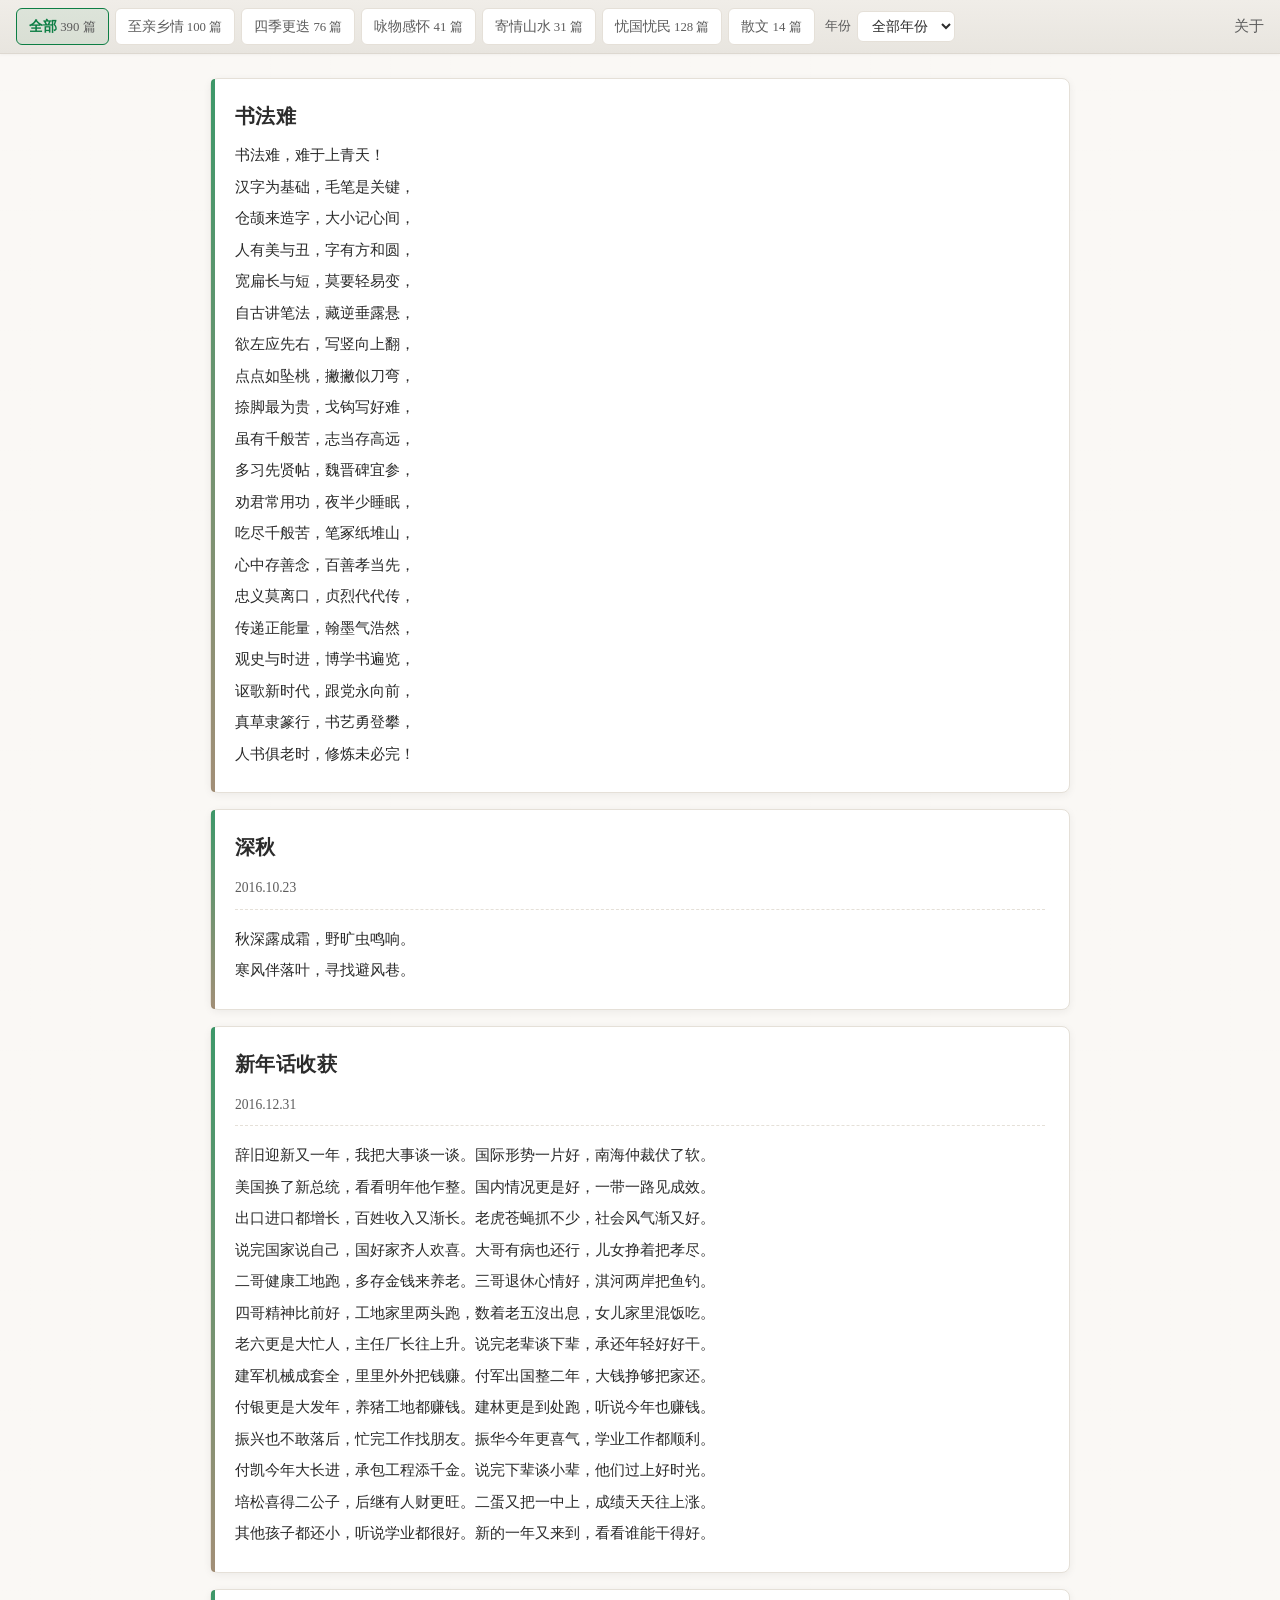
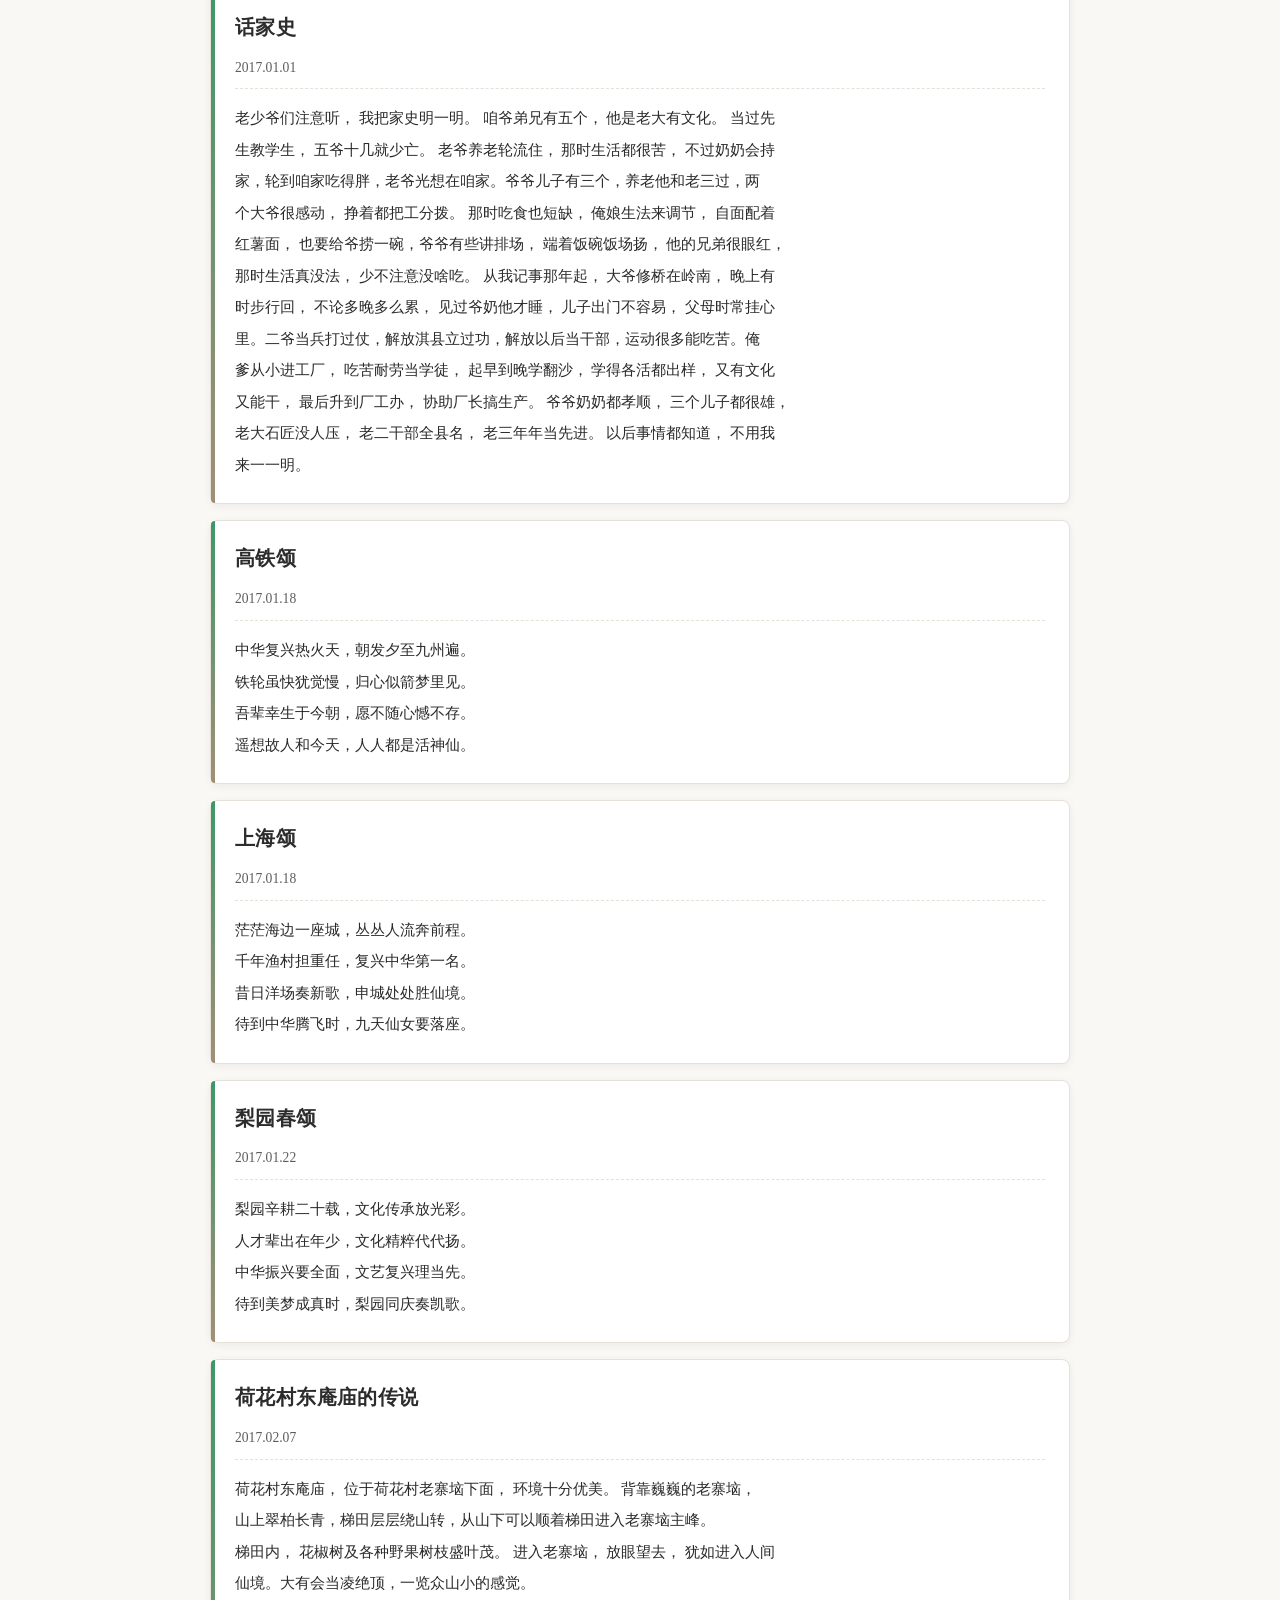
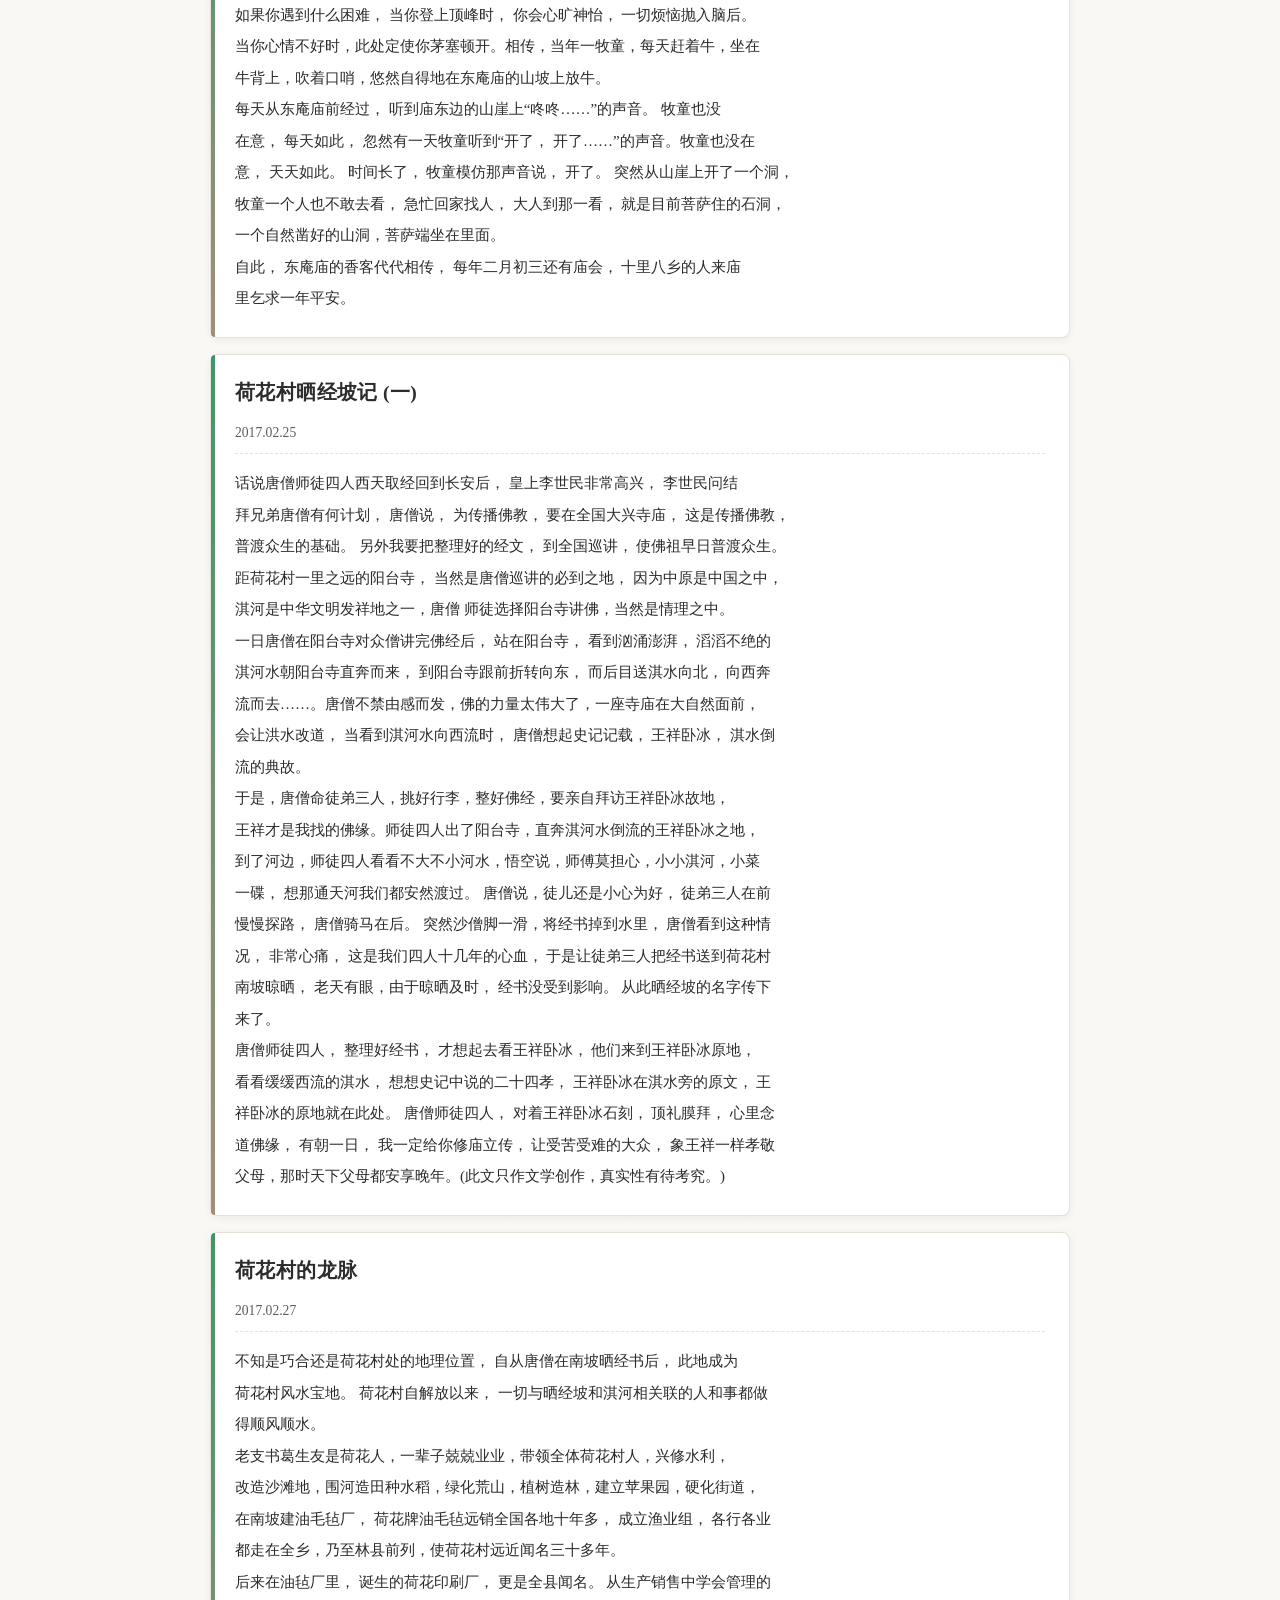
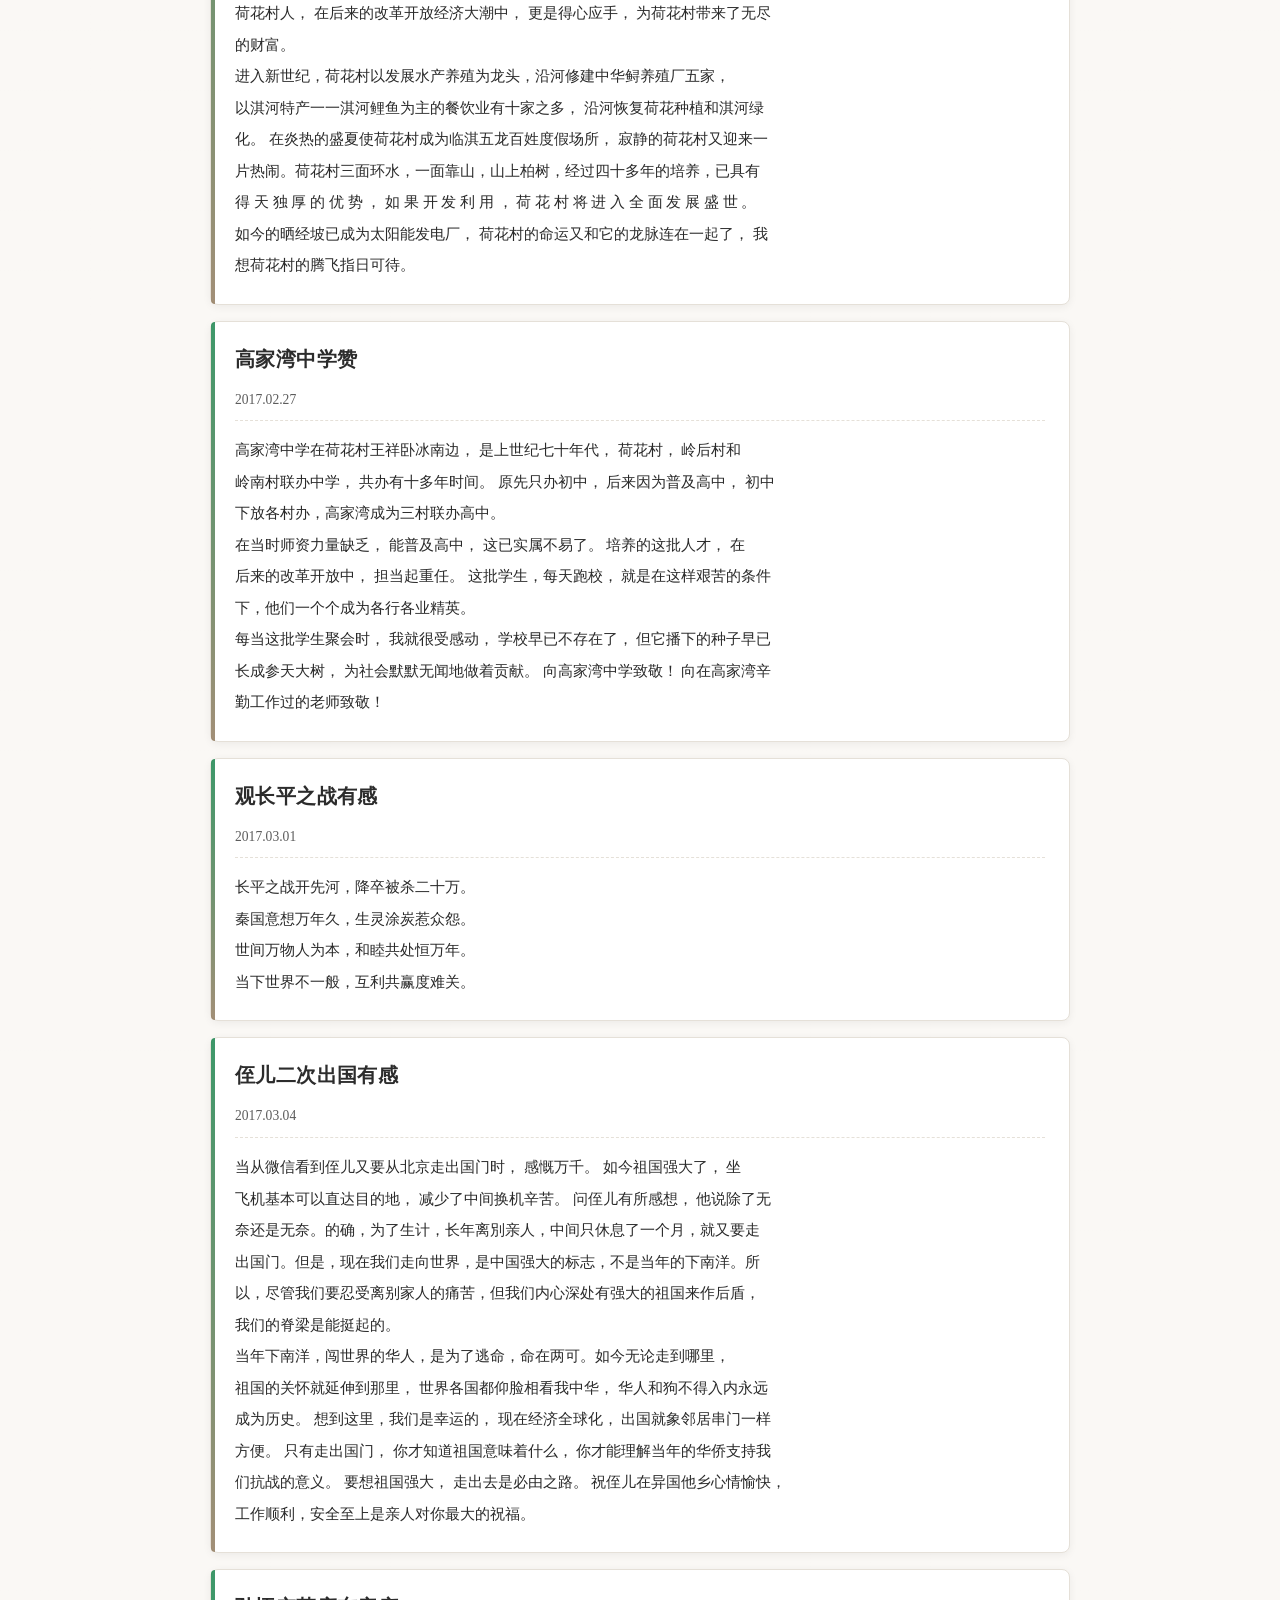
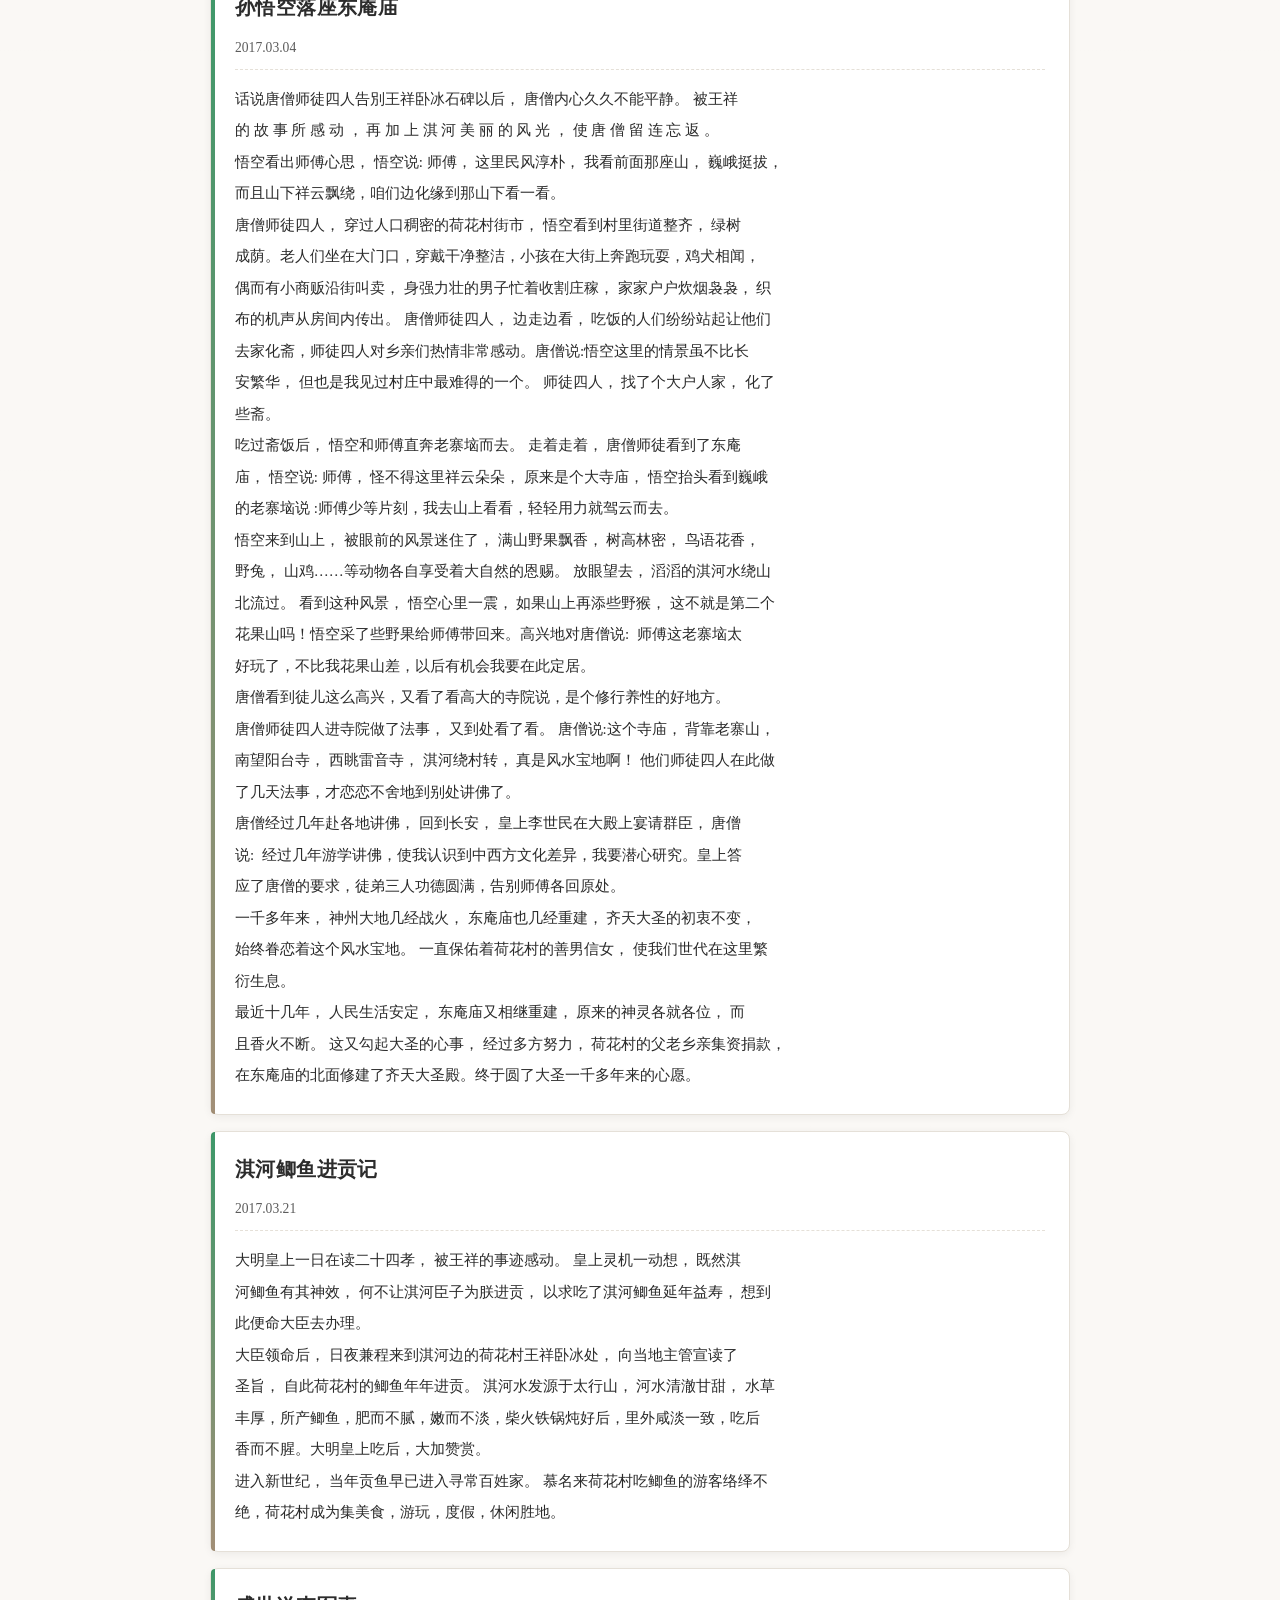
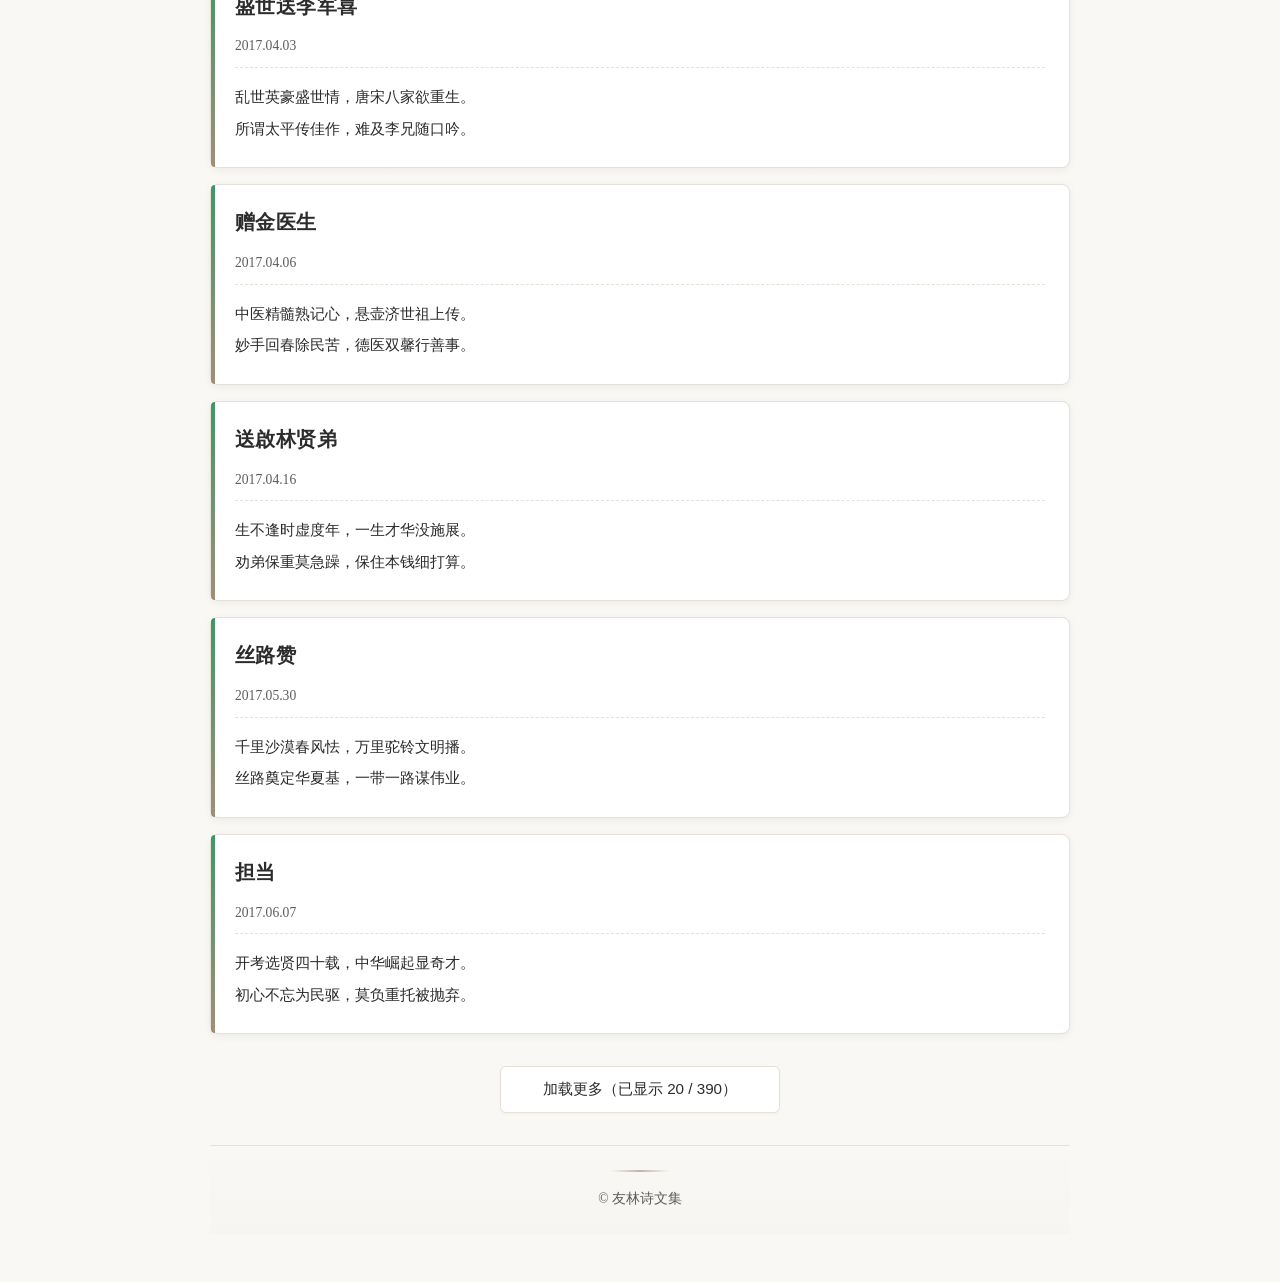
==== commit 6b85b9ca: "update" ====
--- a/index.html
+++ b/index.html
@@ -9,14 +9,25 @@
 <body>
   <nav class="site-nav">
     <div class="site-nav-inner">
-      <a href="index.html" class="logo">友林诗文集</a>
-      <a href="about.html">关于</a>
+      <div class="site-nav-scroll" id="nav-categories">
+        <a href="#" class="nav-cat active" data-category="">全部</a>
+        <a href="#" class="nav-cat" data-category="zhiqin">至亲乡情</a>
+        <a href="#" class="nav-cat" data-category="siji">四季更迭</a>
+        <a href="#" class="nav-cat" data-category="yongwu">咏物感怀</a>
+        <a href="#" class="nav-cat" data-category="jishan">寄情山水</a>
+        <a href="#" class="nav-cat" data-category="youguo">忧国忧民</a>
+        <a href="#" class="nav-cat" data-category="sanwen">散文</a>
+        <div class="nav-year-wrap">
+          <label class="nav-year-label">年份</label>
+          <select class="nav-year-select" id="year-select" aria-label="按年份筛选">
+            <option value="">全部年份</option>
+          </select>
+        </div>
+      </div>
+      <a href="about.html" class="nav-about">关于</a>
     </div>
   </nav>
   <div class="home-layout">
-    <aside class="home-sidebar" id="sidebar">
-      <span class="empty-state">加载中…</span>
-    </aside>
     <main class="home-main">
       <ul class="home-poem-list" id="poem-list"></ul>
       <button type="button" class="home-load-more" id="load-more" style="display: none;">加载更多</button>
@@ -30,6 +41,7 @@
       const PAGE_SIZE = 20;
       let data = null;
       let currentCategory = '';
+      let selectedYear = '';
       let page = 1;
       let filteredItems = [];
 
@@ -43,33 +55,67 @@
       function getFiltered() {
         if (!data) return [];
         var raw = !currentCategory ? data.items : data.items.filter(function (i) { return i.categoryId === currentCategory; });
+        if (selectedYear) {
+          raw = raw.filter(function (i) { return i.date && String(i.date).indexOf(selectedYear) === 0; });
+        }
         return Youlin.sortByTime(raw, 'asc');
       }
 
-      function renderSidebar() {
-        const el = document.getElementById('sidebar');
+      function getYears() {
+        if (!data) return [];
+        var years = {};
+        data.items.forEach(function (i) {
+          if (i.date && i.date.length >= 4) {
+            years[i.date.substring(0, 4)] = true;
+          }
+        });
+        return Object.keys(years).sort(function (a, b) { return Number(b) - Number(a); });
+      }
+
+      function renderNavCategories() {
         if (!data) return;
-        const categories = data.categories;
-        const total = data.items.length;
-        const allLabel = '全部 <span class="count">' + total + ' 篇</span>';
-        const allActive = currentCategory === '' ? ' active' : '';
-        let html = '<a href="#" class="home-sidebar-item' + allActive + '" data-category="">' + allLabel + '</a>';
-        categories.forEach(function (c) {
-          const count = data.items.filter(function (i) { return i.categoryId === c.id; }).length;
-          const active = currentCategory === c.id ? ' active' : '';
-          html += '<a href="#" class="home-sidebar-item' + active + '" data-category="' + escapeHtml(c.id) + '">' +
-            escapeHtml(c.name) + ' <span class="count">' + count + ' 篇</span></a>';
+        var total = data.items.length;
+        var cats = document.querySelectorAll('#nav-categories .nav-cat');
+        cats.forEach(function (a) {
+          var id = a.getAttribute('data-category') || '';
+          a.classList.toggle('active', currentCategory === id);
+          var countEl = a.querySelector('.nav-cat-count');
+          if (countEl) countEl.remove();
+          var count = id ? data.items.filter(function (i) { return i.categoryId === id; }).length : total;
+          var span = document.createElement('span');
+          span.className = 'nav-cat-count';
+          span.textContent = ' ' + count + ' 篇';
+          a.appendChild(span);
         });
-        el.innerHTML = html;
-        el.querySelectorAll('.home-sidebar-item').forEach(function (link) {
+      }
+
+      function bindNavCategories() {
+        document.querySelectorAll('#nav-categories .nav-cat').forEach(function (link) {
           link.addEventListener('click', function (e) {
             e.preventDefault();
             currentCategory = link.getAttribute('data-category') || '';
             page = 1;
             filteredItems = getFiltered();
-            renderSidebar();
+            renderNavCategories();
             renderList(true);
           });
+        });
+      }
+
+      function renderYearSelect() {
+        var sel = document.getElementById('year-select');
+        if (!sel) return;
+        var years = getYears();
+        sel.innerHTML = '<option value="">全部年份</option>' +
+          years.map(function (y) {
+            return '<option value="' + escapeHtml(y) + '"' + (selectedYear === y ? ' selected' : '') + '>' + escapeHtml(y) + ' 年</option>';
+          }).join('');
+        sel.addEventListener('change', function () {
+          selectedYear = (sel.value || '').trim();
+          page = 1;
+          filteredItems = getFiltered();
+          renderNavCategories();
+          renderList(true);
         });
       }
 
@@ -113,16 +159,30 @@
         renderList(false);
       }
 
+      function initFromUrl() {
+        var params = new URLSearchParams(location.search);
+        var c = params.get('category') || '';
+        if (c && data && data.categories.some(function (x) { return x.id === c; })) {
+          currentCategory = c;
+        }
+      }
+
       Youlin.loadData().then(function (d) {
         data = d;
         currentCategory = '';
+        selectedYear = '';
         page = 1;
+        initFromUrl();
         filteredItems = getFiltered();
-        renderSidebar();
+        renderNavCategories();
+        bindNavCategories();
+        renderYearSelect();
         renderList(true);
         document.getElementById('load-more').addEventListener('click', loadMore);
       }).catch(function () {
-        document.getElementById('sidebar').innerHTML = '<p class="home-empty">无法加载数据</p>';
+        document.getElementById('poem-list').innerHTML = '';
+        document.getElementById('empty-msg').style.display = 'block';
+        document.getElementById('empty-msg').textContent = '无法加载数据';
       });
     })();
   </script>
--- a/css/style.css
+++ b/css/style.css
@@ -50,45 +50,105 @@
   box-shadow: var(--shadow-sm);
 }
 .site-nav-inner {
-  max-width: var(--max-width);
+  max-width: 100%;
   margin: 0 auto;
-  padding: 0 20px;
-  display: flex;
-  align-items: center;
-  gap: 1.5rem;
-  min-height: 52px;
-}
-.site-nav .logo {
-  font-weight: bold;
-  font-size: 1.2rem;
-  color: var(--fg);
-  letter-spacing: 0.02em;
-  position: relative;
-  padding-bottom: 2px;
-}
-.site-nav .logo::after {
-  content: "";
-  position: absolute;
-  left: 0;
-  bottom: 0;
-  width: 100%;
-  height: 2px;
-  background: linear-gradient(90deg, var(--accent) 0%, var(--gold) 100%);
-  opacity: 0.7;
-  border-radius: 1px;
-}
-.site-nav .logo:hover {
+  padding: 0 16px;
+  display: flex;
+  align-items: center;
+  gap: 12px;
+  min-height: 48px;
+}
+.site-nav-scroll {
+  flex: 1;
+  min-width: 0;
+  display: flex;
+  align-items: center;
+  gap: 6px;
+  overflow-x: auto;
+  overflow-y: hidden;
+  padding: 8px 0;
+  -webkit-overflow-scrolling: touch;
+  scrollbar-width: thin;
+}
+.site-nav-scroll::-webkit-scrollbar {
+  height: 4px;
+}
+.site-nav-scroll::-webkit-scrollbar-thumb {
+  background: var(--border);
+  border-radius: 2px;
+}
+.nav-cat {
+  flex-shrink: 0;
+  display: inline-block;
+  padding: 6px 12px;
+  font-size: 0.9rem;
+  color: var(--muted);
+  background: var(--bg-card);
+  border: 1px solid var(--border);
+  border-radius: 6px;
+  white-space: nowrap;
+  transition: border-color 0.2s, color 0.2s, background 0.2s;
+}
+.nav-cat:hover {
+  color: var(--accent);
   text-decoration: none;
-  color: var(--accent);
-}
-.site-nav .logo:hover::after {
-  opacity: 1;
-}
-.site-nav a:not(.logo) {
-  color: var(--muted);
+  border-color: var(--accent);
+  background: var(--accent-soft);
+}
+.nav-cat.active {
+  color: var(--accent);
+  font-weight: 600;
+  border-color: var(--accent);
+  background: var(--accent-soft);
+}
+.nav-cat-count {
+  font-weight: normal;
+  color: var(--muted);
+  font-size: 0.8rem;
+}
+.nav-year-wrap {
+  flex-shrink: 0;
+  display: flex;
+  align-items: center;
+  gap: 6px;
+  margin-left: 4px;
+}
+.nav-year-label {
+  font-size: 0.8rem;
+  color: var(--muted);
+  margin: 0;
+  white-space: nowrap;
+}
+.nav-year-select {
+  padding: 6px 10px;
+  font-size: 0.85rem;
+  color: var(--fg);
+  background: var(--bg-card);
+  border: 1px solid var(--border);
+  border-radius: 6px;
+  cursor: pointer;
+  font-family: inherit;
+  min-width: 88px;
+}
+.nav-year-select:hover,
+.nav-year-select:focus {
+  border-color: var(--accent);
+  outline: none;
+}
+.nav-about {
+  flex-shrink: 0;
   font-size: 0.95rem;
-}
-.site-nav a:not(.logo):hover {
+  color: var(--muted);
+}
+.nav-about:hover {
+  color: var(--accent);
+  text-decoration: none;
+}
+.site-nav a:not(.nav-cat):not(.nav-about) {
+  color: var(--muted);
+  font-size: 0.95rem;
+}
+.site-nav a:not(.nav-cat):not(.nav-about):hover {
   color: var(--accent);
 }
 
@@ -98,58 +158,15 @@
   padding: 24px 20px 48px;
 }
 
-/* 首页：左侧浮窗分类 + 右侧滚动全文列表 */
+/* 首页：顶部分类栏 + 全文列表 */
 .home-layout {
-  display: flex;
-  gap: 0;
-  min-height: calc(100vh - 52px);
-  max-width: none;
+  max-width: var(--max-width);
+  margin: 0 auto;
+  min-height: calc(100vh - 48px);
   padding: 0;
 }
-.home-sidebar {
-  width: 168px;
-  flex-shrink: 0;
-  position: sticky;
-  top: 0;
-  height: calc(100vh - 52px);
-  overflow-y: auto;
-  background: linear-gradient(180deg, #f5f3ef 0%, #ebe8e3 100%);
-  border-right: 1px solid var(--border);
-  padding: 20px 0;
-  box-shadow: 2px 0 12px rgba(0, 0, 0, 0.03);
-}
-.home-sidebar-item {
-  display: block;
-  padding: 10px 20px;
-  color: var(--fg);
-  font-size: 0.95rem;
-  border-left: 3px solid transparent;
-  margin: 2px 0;
-  transition: background 0.2s, border-color 0.2s;
-}
-.home-sidebar-item:hover {
-  color: var(--accent);
-  text-decoration: none;
-  background: var(--accent-soft);
-}
-.home-sidebar-item.active {
-  color: var(--accent);
-  font-weight: 600;
-  border-left-color: var(--accent);
-  background: var(--accent-soft);
-  box-shadow: inset 0 0 0 1px rgba(13, 126, 68, 0.06);
-}
-.home-sidebar-item .count {
-  font-size: 0.8rem;
-  color: var(--muted);
-  font-weight: normal;
-  margin-left: 4px;
-}
 .home-main {
-  flex: 1;
-  min-width: 0;
-  overflow-y: auto;
-  padding: 24px 28px 48px;
+  padding: 24px 20px 48px;
 }
 .home-poem-list {
   list-style: none;
@@ -473,38 +490,20 @@
 }
 
 @media (max-width: 768px) {
-  .home-layout {
-    flex-direction: column;
-  }
-  .home-sidebar {
-    position: relative;
-    width: 100%;
-    height: auto;
-    max-height: 200px;
-    overflow-y: auto;
-    display: flex;
-    flex-wrap: wrap;
-    align-items: center;
-    gap: 4px;
-    padding: 12px 16px;
-    border-right: none;
-    border-bottom: 1px solid var(--border);
-  }
-  .home-sidebar-item {
-    padding: 6px 12px;
-    border-left: none;
-    border-radius: 4px;
-  }
-  .home-sidebar-item.active {
-    border-left: none;
-    background: rgba(13, 126, 68, 0.12);
-  }
   .home-main {
     padding: 16px;
   }
   .home-poem-card .card-body {
     font-size: 14px;
     line-height: 2;
+  }
+  .nav-cat {
+    padding: 5px 10px;
+    font-size: 0.85rem;
+  }
+  .nav-year-select {
+    min-width: 76px;
+    font-size: 0.8rem;
   }
 }
 
